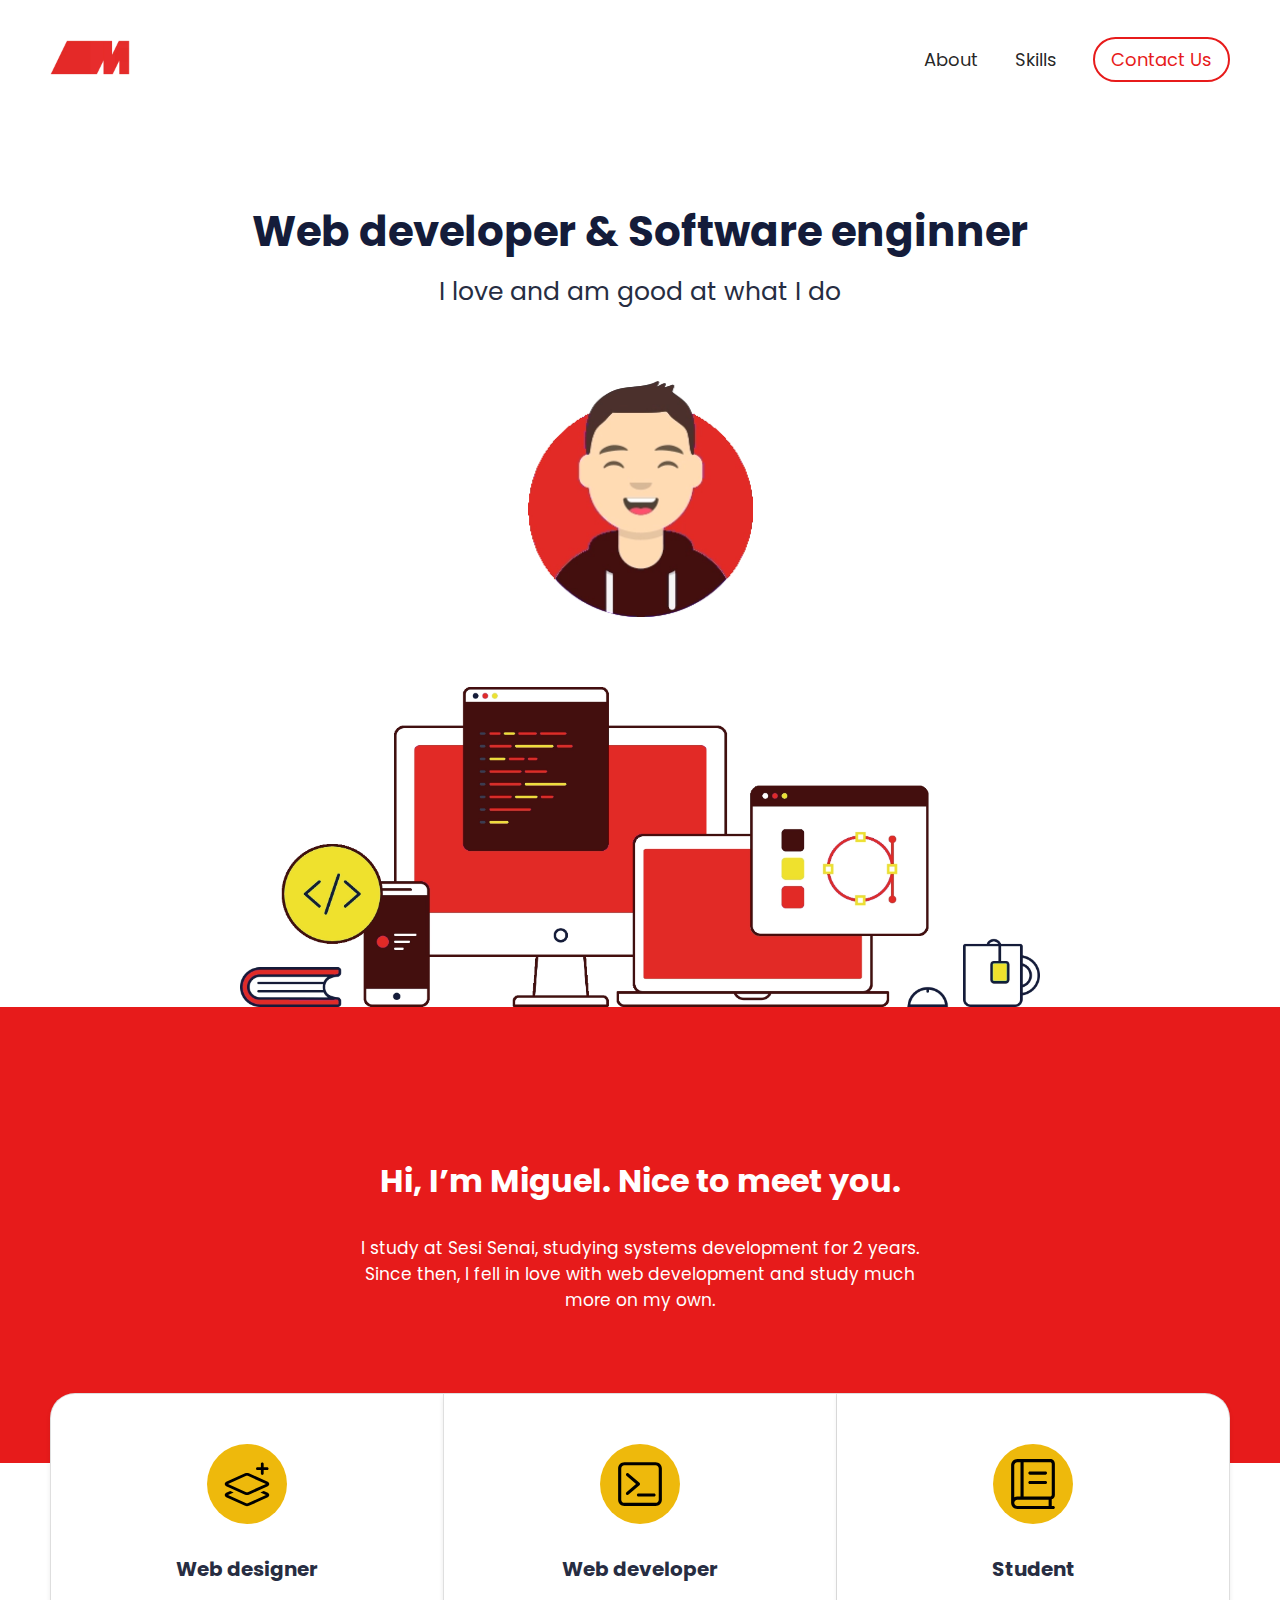
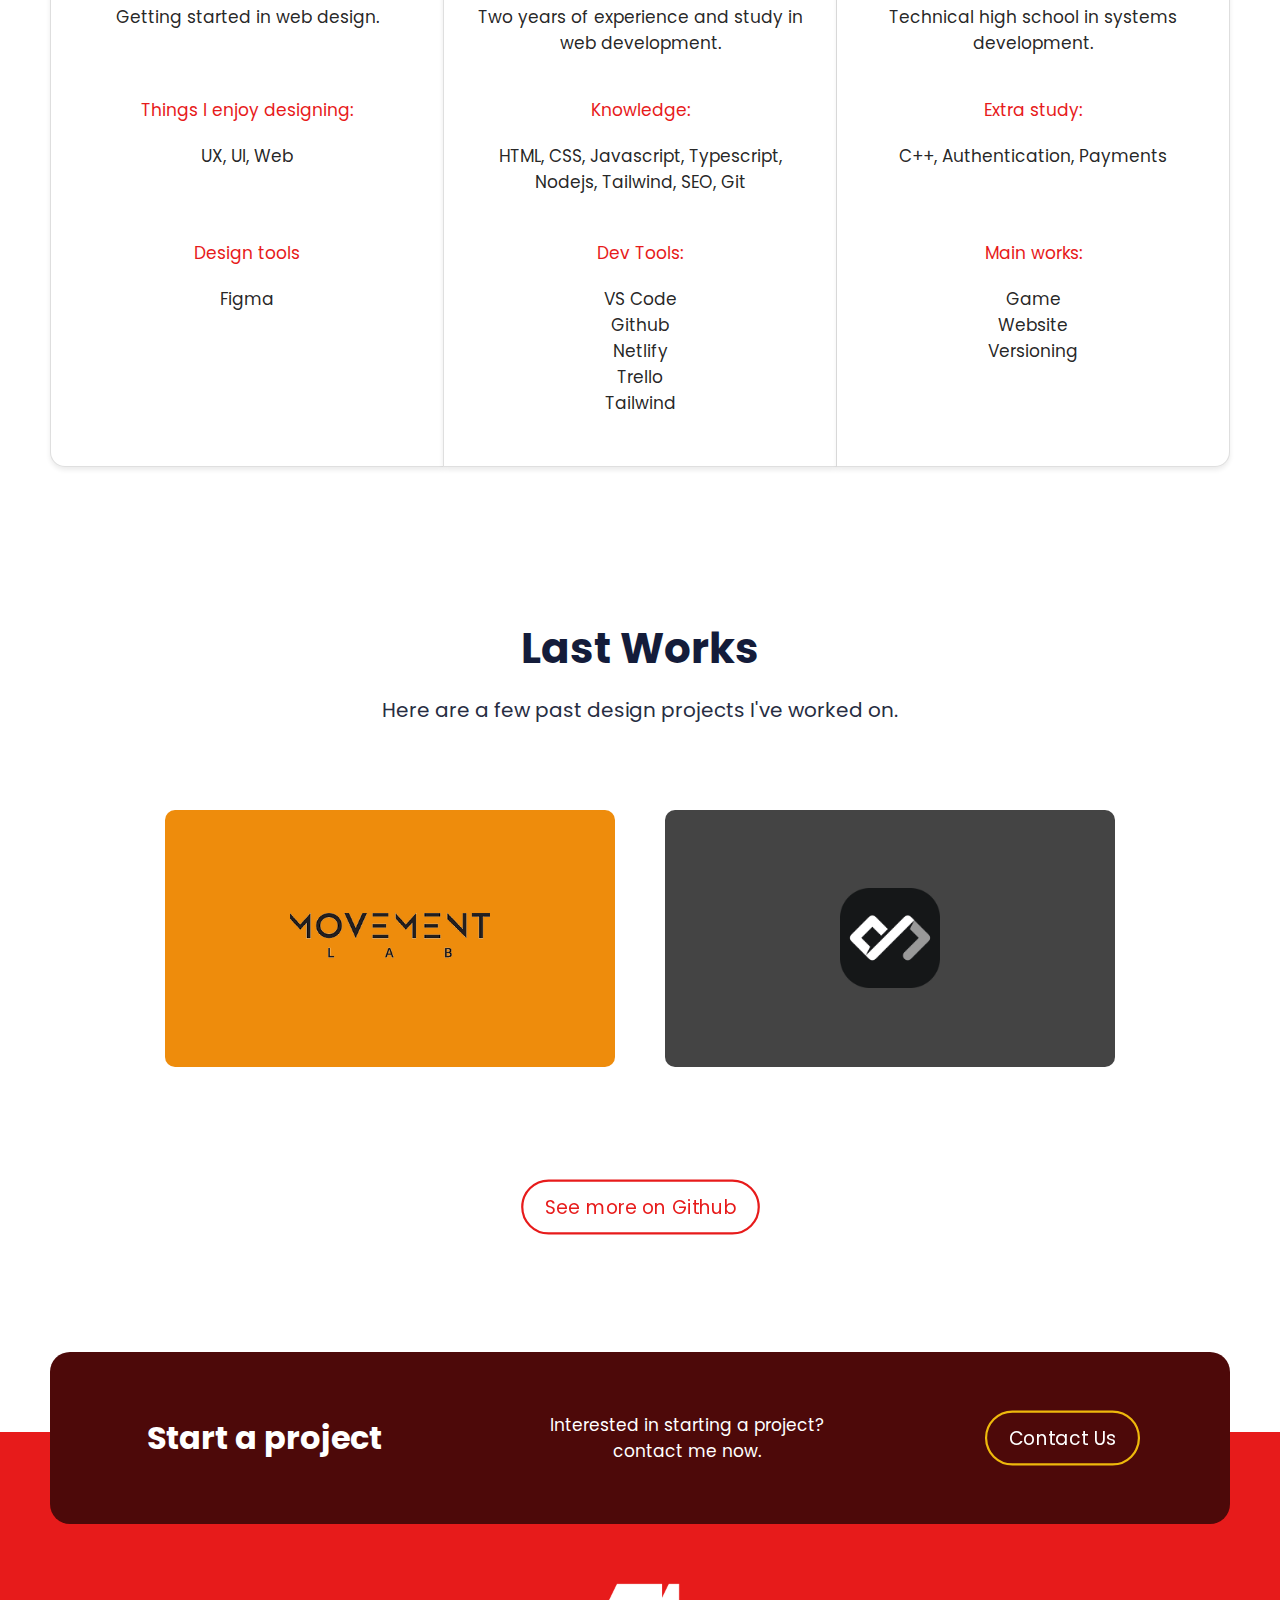
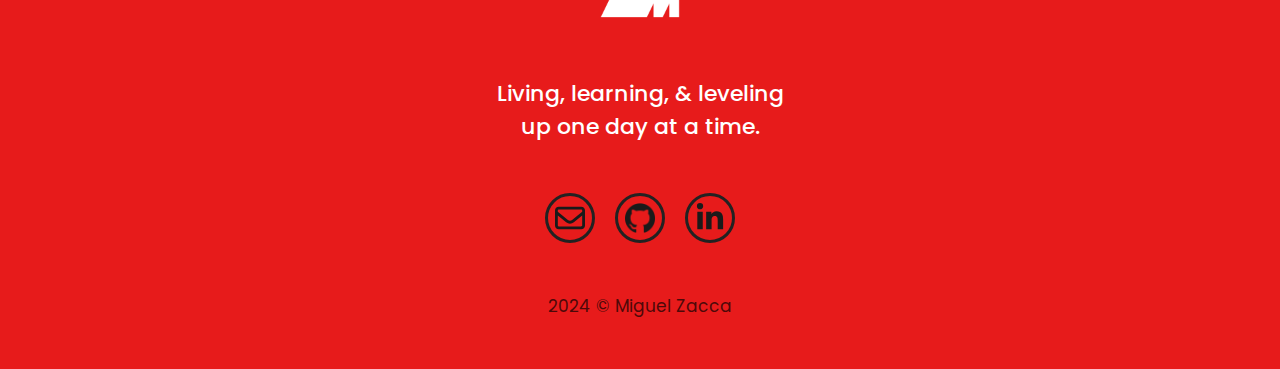
==== index.html @ 153c5149 "v3.1" ====
<!DOCTYPE html>
<html lang="en">
  <head>
    <meta charset="UTF-8" />
    <meta name="viewport" content="width=device-width, initial-scale=1.0" />
    <meta
      name="description"
      content="Miguel Zacca, web developer. I study at Sesi Senai, studying systems development for 2 years. Since then, I fell in love with web development and study much more on my own."
    />
    <link rel="canonical" href="https://miguelzacca.netlify.app/" />
    <link rel="icon" href="./assets/img/window-logo.webp" type="image/webp" />
    <title>Miguel Zacca | Web developer & Software engineer</title>
    <link rel="stylesheet" href="./assets/css/style.css" />
  </head>
  <body>
    <header class="flex-center">
      <nav class="flex">
        <a href="/">
          <img src="./assets/img/logo.webp" alt="Portfolio logo" />
        </a>
        <ul class="flex-center">
          <li><a href="#about">About</a></li>
          <li><a href="#skills">Skills</a></li>
          <li><a href="pages/contact.html" class="btn">Contact Us</a></li>
        </ul>
      </nav>
    </header>
    <main class="flex-center col">
      <section id="home" class="flex-center col">
        <div class="text-container flex-center col">
          <h1 class="title">Web developer & Software enginner</h1>
          <h2 class="subtitle">I love and am good at what I do</h2>
        </div>
        <div class="img-container flex-center col">
          <img src="./assets/img/profile-avatar.webp" alt="My avatar" />
          <img src="./assets/img/scenario-1.webp" alt="Scenario" />
        </div>
      </section>
      <section id="about" class="flex-center col">
        <h2 class="subtitle white">Hi, I’m Miguel. Nice to meet you.</h2>
        <p class="text white">
          I study at Sesi Senai, studying systems development for 2 years. Since
          then, I fell in love with web development and study much more on my
          own.
        </p>
      </section>
      <section id="skills" class="flex-center wrap">
        <div class="container flex-center col">
          <div class="img flex-center">
            <img src="./assets/svg/designer.svg" alt="Designer icon" />
          </div>
          <div class="flex-center col">
            <h3 class="smalltitle">Web designer</h3>
            <p class="text">Getting started in web design.</p>
          </div>
          <div class="flex-center col">
            <span class="span">Things I enjoy designing:</span>
            <p class="text">UX, UI, Web</p>
          </div>
          <div class="flex-center col">
            <span class="span">Design tools</span>
            <ul>
              <li class="text">Figma</li>
            </ul>
          </div>
        </div>
        <div class="container flex-center col">
          <div class="img flex-center">
            <img src="./assets/svg/developer.svg" alt="Developer icon" />
          </div>
          <div class="flex-center col">
            <h3 class="smalltitle">Web developer</h3>
            <p class="text">
              Two years of experience and study in web development.
            </p>
          </div>
          <div class="flex-center col">
            <span class="span">Knowledge:</span>
            <p class="text">
              HTML, CSS, Javascript, Typescript, Nodejs, Tailwind, SEO, Git
            </p>
          </div>
          <div class="flex-center col">
            <span class="span">Dev Tools:</span>
            <ul>
              <li class="text">VS Code</li>
              <li class="text">Github</li>
              <li class="text">Netlify</li>
              <li class="text">Trello</li>
              <li class="text">Tailwind</li>
            </ul>
          </div>
        </div>
        <div class="container flex-center col">
          <div class="img flex-center">
            <img src="./assets/svg/student.svg" alt="Student icon" />
          </div>
          <div class="flex-center col">
            <h3 class="smalltitle">Student</h3>
            <p class="text">Technical high school in systems development.</p>
          </div>
          <div class="flex-center col">
            <span class="span">Extra study:</span>
            <p class="text">C++, Authentication, Payments</p>
          </div>
          <div class="flex-center col">
            <span class="span">Main works:</span>
            <ul>
              <li class="text">Game</li>
              <li class="text">Website</li>
              <li class="text">Versioning</li>
            </ul>
          </div>
        </div>
      </section>
      <section id="works" class="flex-center col">
        <h2 class="title">Last Works</h2>
        <h3 class="subtitle light smalltitle">
          Here are a few past design projects I've worked on.
        </h3>
        <div class="display flex-center wrap">
          <div class="container flex-center">
            <div class="flex-center col">
              <h3 class="smalltitle white">Movement Lab</h3>
              <p class="text">Website</p>
              <a
                href="https://movementlab.netlify.app/"
                target="_blank"
                class="btn"
              >
                Open
              </a>
            </div>
            <img
              src="./assets/img/movementlab-logo.webp"
              alt="Movement Lab logo"
            />
          </div>
          <div class="container flex-center">
            <div class="flex-center col">
              <h3 class="smalltitle white">HIGH DEVs</h3>
              <p class="text">Website</p>
              <a
                href="https://highdevsbr.netlify.app/"
                target="_blank"
                class="btn"
              >
                Open
              </a>
            </div>
            <img src="./assets/img/highdevsbr.webp" alt="HIGH DEVs logo" />
          </div>
        </div>
        <a
          href="https://github.com/miguelzacca/"
          target="_blank"
          class="github btn"
        >
          See more on Github
        </a>
      </section>
    </main>
    <footer class="flex-center col">
      <div class="container flex-center wrap">
        <h2 class="subtitle white">Start a project</h2>
        <p class="text white">
          Interested in starting a project? contact me now.
        </p>
        <a href="pages/contact.html" class="btn white">Contact Us</a>
      </div>
      <img src="./assets/img/logo.webp" alt="Portfolio logo" class="logo" />
      <p class="text message">
        Living, learning, & leveling up one day at a time.
      </p>
      <div class="contact flex-center">
        <a href="pages/contact.html" class="flex-center">
          <img src="./assets/svg/email-icon.svg" alt="Email icon" />
        </a>
        <a href="https://github.com/miguelzacca/" class="flex-center">
          <img src="./assets/img/github-icon.webp" alt="Github icon" />
        </a>
        <a href="https://www.linkedin.com/in/miguelzacca/" class="flex-center">
          <img src="./assets/svg/in-icon.svg" alt="In icon" />
        </a>
      </div>
      <p class="text">2024 &copy; Miguel Zacca</p>
    </footer>
  </body>
</html>
---- assets/css/style.css ----
@import url("https://fonts.googleapis.com/css2?family=Poppins:wght@400;500;600&display=swap");

* {
  padding: 0;
  margin: 0;
  box-sizing: border-box;
  font-family: "Poppins";
}

html {
  font-size: 10px;
  scroll-behavior: smooth;
  cursor: default;
}

:root {
  --title-black: #141c3a;
  --text-gray: #272d42;
  --text-black: rgba(10, 10, 10, 0.9);
  --identity-red: #e71b1b;
  --identity-yellow: #eeb90c;
  --white: #ffffff;
  --content-limit: 1200px;
  --padding: 0.8rem 1.6rem;
  --header-height: 12rem;
}

::-webkit-scrollbar {
  width: 0.75rem;
  border: 0.1rem solid #00000020;
}

::-webkit-scrollbar-thumb {
  background-color: #222;
  height: 10px;
}

.flex-center {
  display: flex;
  justify-content: center;
  align-items: center;
}

.flex {
  display: flex;
}

.col {
  flex-direction: column;
}

.wrap {
  flex-wrap: wrap;
}

.btn {
  border: 0.2rem solid var(--identity-red);
  padding: var(--padding);
  color: var(--identity-red);
  border-radius: 2.5rem;
}

.btn:hover {
  background-color: var(--identity-red);
  color: var(--white);
}

.title {
  color: var(--title-black);
  font-size: 4.2rem;
}

.subtitle {
  color: var(--title-black);
  font-size: 3.2rem;
}

.light {
  font-weight: 400;
}

.smalltitle {
  font-size: 2rem;
  color: var(--text-gray);
}

.text {
  color: var(--text-black);
  width: 100%;
  text-align: center;
}

.span {
  color: var(--identity-red);
}

.text,
.btn,
.span {
  font-size: 1.7rem;
}

.white {
  color: var(--white);
}

ul li {
  list-style: none;
}

a {
  text-decoration: none;
}

a,
.btn {
  transition: all 0.2s;
}

header {
  position: absolute;
  top: 0;
  left: 0;
  height: var(--header-height);
  width: 100%;
  padding: 0 5rem;
}

header nav {
  max-width: var(--content-limit);
  width: 100%;
}

header ul {
  margin-left: auto;
  gap: 0.5rem;
}

header ul li a {
  font-size: 1.8rem;
  padding: var(--padding);
  color: var(--text-black);
}

header ul li a:hover {
  color: var(--identity-red);
}

header ul li .btn {
  margin-left: 1.5rem;
  font-size: 1.8rem;
}

header nav img {
  width: 8rem;
  aspect-ratio: 1.5/1;
}

main {
  align-items: unset;
}

section {
  width: 100%;
}

#home {
  margin-top: var(--header-height);
  height: max-content;
  padding: 8rem 0 0 0;
  gap: 7rem;
}

#home .text-container {
  gap: 1rem;
}

#home .text-container h2 {
  color: var(--text-gray);
  font-size: 2.5rem;
  font-weight: 400;
}

#home .img-container {
  gap: 7rem;
}

#home .img-container img:first-child {
  width: 22.5rem;
  aspect-ratio: 1/1.05;
}

#home .img-container img:last-child {
  width: 80rem;
  max-width: 90vw;
  aspect-ratio: 2.5/1;
}

#about {
  padding: 15rem 0;
  background-color: var(--identity-red);
  gap: 3rem;
}

#about p {
  max-width: 60rem;
  text-align: center;
}

#skills {
  margin-top: -7rem;
  align-items: unset;
  padding: 0 5rem;
  width: 100%;
  max-width: calc(var(--content-limit) + 5rem * 2);
}

#skills .container {
  flex: 1;
  min-width: 30rem;
  background-color: var(--white);
  padding: 5rem 3rem;
  gap: 1rem;
  border: 0.15rem solid #00000020;
  justify-content: start;
  box-shadow: 0 0.3rem 0.5rem #00000015;
}

#skills .container:nth-child(1) {
  border-radius: 2.5rem 0 0 1.5rem;
  border-right: 0;
}

#skills .container:nth-child(3) {
  border-radius: 0 2.5rem 1.5rem 0;
  border-left: 0;
}

#skills .container .img img {
  width: 5rem;
  aspect-ratio: 1;
}

#skills .container .img {
  padding: 1.5rem;
  background-color: var(--identity-yellow);
  border-radius: 50%;
}

#skills .container div span,
#skills .container div h3 {
  padding: 2rem 0;
}

#skills .container div:not(.img) {
  justify-content: start;
  width: 100%;
  aspect-ratio: 1/0.4;
}

#works {
  gap: 1.5rem;
  padding: 15rem 5rem;
}

#works .display {
  gap: 5rem;
  margin-top: 7rem;
}

#works div .container {
  width: 45rem;
  aspect-ratio: 1.75/1;
  position: relative;
  border-radius: 1rem;
}

#works div .container:first-child {
  background-color: #ee8c0c;
}

#works div .container:last-child {
  background-color: #444444;
}

#works div .container img {
  transition: scale 0.5s, opacity 0.1s;
}

#works div .container:first-child img {
  width: 20rem;
  aspect-ratio: 4/1;
}

#works div .container:last-child img {
  width: 10rem;
  aspect-ratio: 1;
}

#works div .container div p {
  color: #bbbbbb;
  margin-bottom: 2rem;
}

#works div .container div {
  position: absolute;
  width: 100%;
  height: 100%;
  top: 0;
  left: 0;
  opacity: 0;
  transition: all 0.4s ease;
  cursor: default;
  background-color: #141c3a;
  z-index: 3;
  border-radius: 1rem;
}

#works div .container div:hover {
  opacity: 1;
}

#works div .container div:hover ~ img {
  scale: 1.1;
  opacity: 0.5;
}

#works .github {
  scale: 1.1;
  padding: 1rem 2rem;
  margin-top: 10rem;
}

footer {
  padding: 5rem 5rem;
  gap: 5rem;
  margin-top: 5rem;
  background-color: var(--identity-red);
}

footer .container {
  width: 100%;
  max-width: var(--content-limit);
  background-color: #4d0909;
  padding: 6rem 2rem;
  justify-content: space-around;
  border-radius: 2rem;
  margin-top: -13rem;
}

footer .container h2 {
  width: max-content;
  text-align: center;
}

footer .container p {
  width: fit-content;
  max-width: 30rem;
}

footer .container a {
  border-color: #eeb90c;
  scale: 1.1;
  padding: 1rem 2rem;
}

footer .container a:hover {
  background-color: #eeb90c;
  color: var(--title-black);
}

footer .logo {
  width: 8rem;
  aspect-ratio: 1.5/1;
  filter: grayscale(1) brightness(0) invert(1);
}

footer .message {
  color: var(--white);
  font-weight: 500;
  font-size: 2.2rem;
  max-width: 30rem;
}

footer .contact {
  gap: 2rem;
}

footer .contact a {
  width: 5rem;
  aspect-ratio: 1;
  border: 0.3rem solid #222222;
  border-radius: 50%;
}

footer .contact a:hover {
  filter: invert(1);
}

footer .contact a img {
  width: 3rem;
  aspect-ratio: 1;
  filter: invert(0.1);
}

footer p:last-child {
  color: #4d0909;
}

@media screen and (max-width: 1020px) {
  #skills {
    flex-direction: column;
    align-items: center;
    justify-content: center;
  }

  #skills .container {
    border-radius: 0 !important;
    border: 0.15rem solid #00000020 !important;
    width: 20vw;
    max-width: 40rem;
  }

  #skills .container:nth-child(1) {
    border-bottom: 0;
  }

  #skills .container:nth-child(3) {
    border-top: 0;
  }

  html {
    overflow-x: hidden;
  }
}

@media screen and (max-width: 960px) {
  footer .container {
    flex-direction: column;
    gap: 5rem;
  }

  h1,
  h2,
  span,
  p,
  h3 {
    width: 100%;
    text-align: center;
    max-width: calc(100vw - 4rem) !important;
  }
}

@media screen and (max-width: 530px) {
  header ul li:not(ul li:last-child) {
    display: none;
  }

  html {
    font-size: 9.5px;
  }

  #skills .container {
    width: calc(100vw - 6rem);
  }

  section {
    padding-inline: 0 !important;
  }

  #works .container {
    max-width: calc(100vw - 4rem);
  }
}
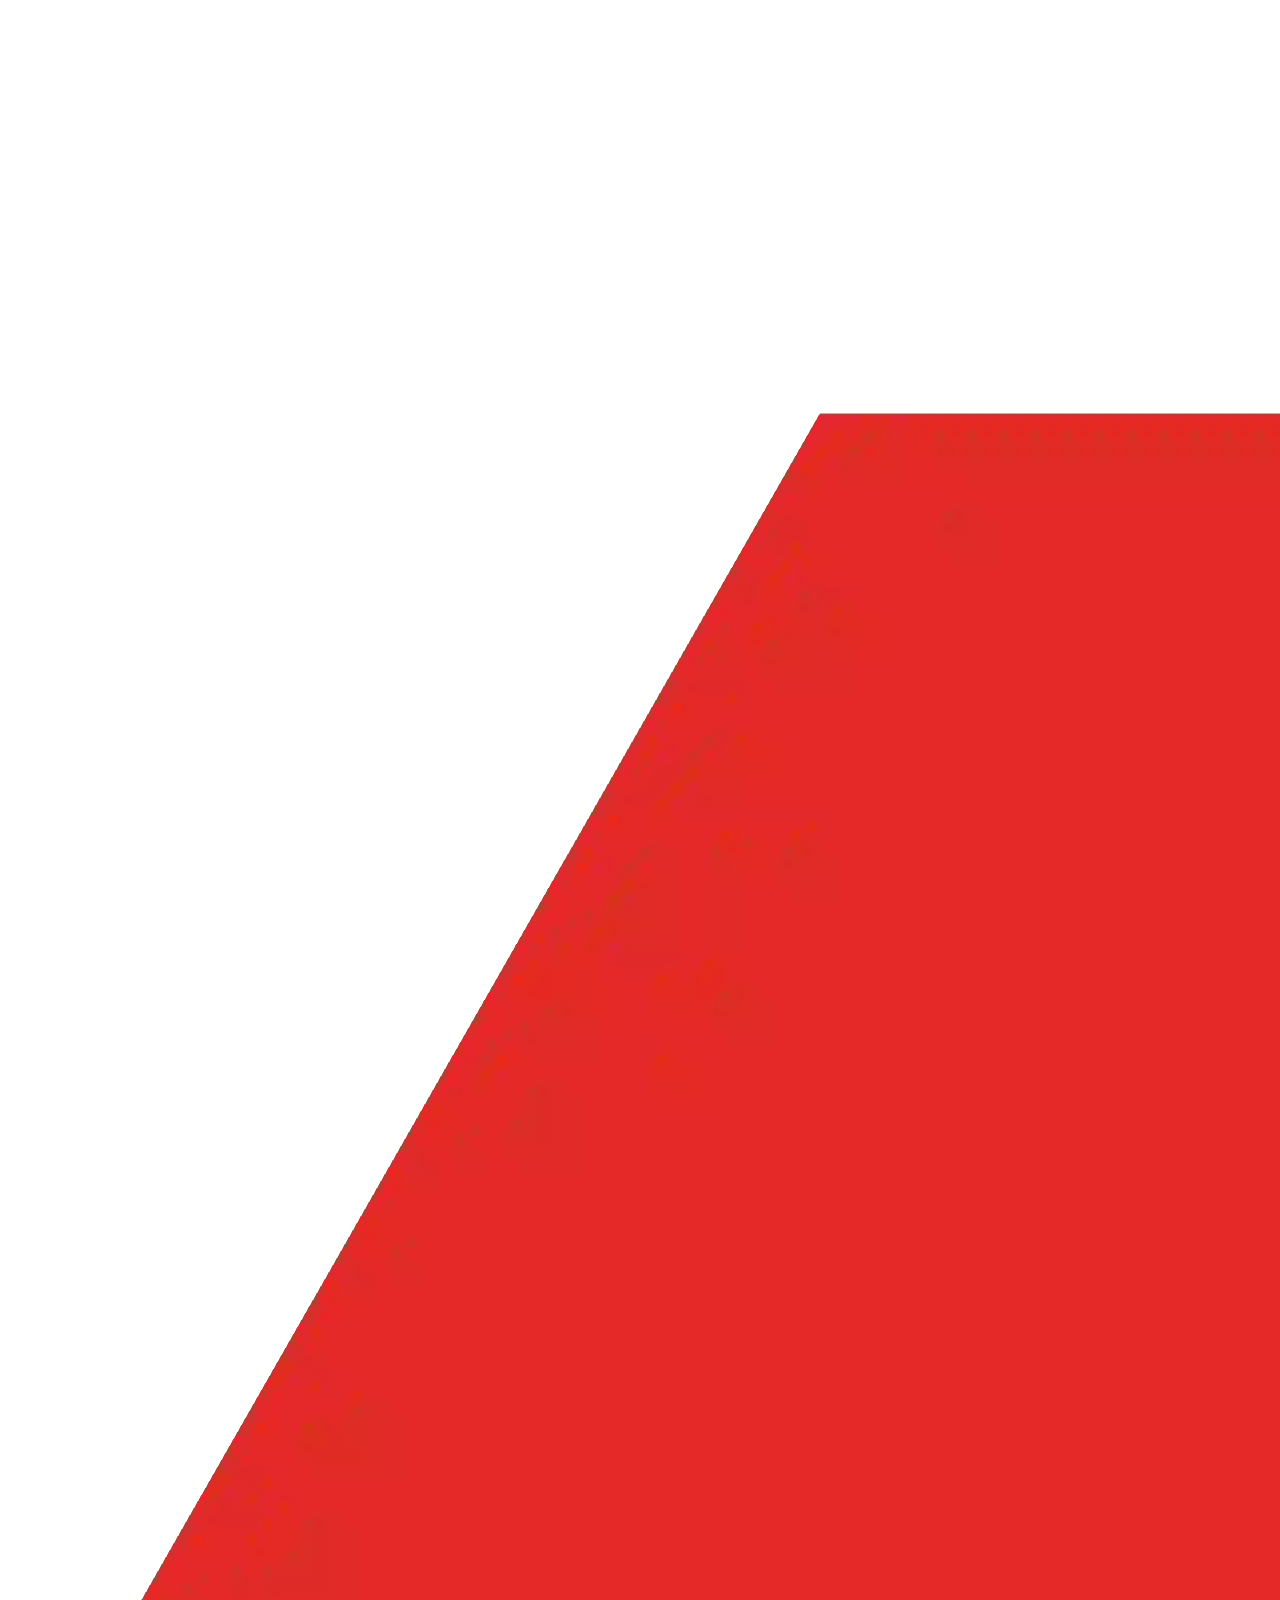
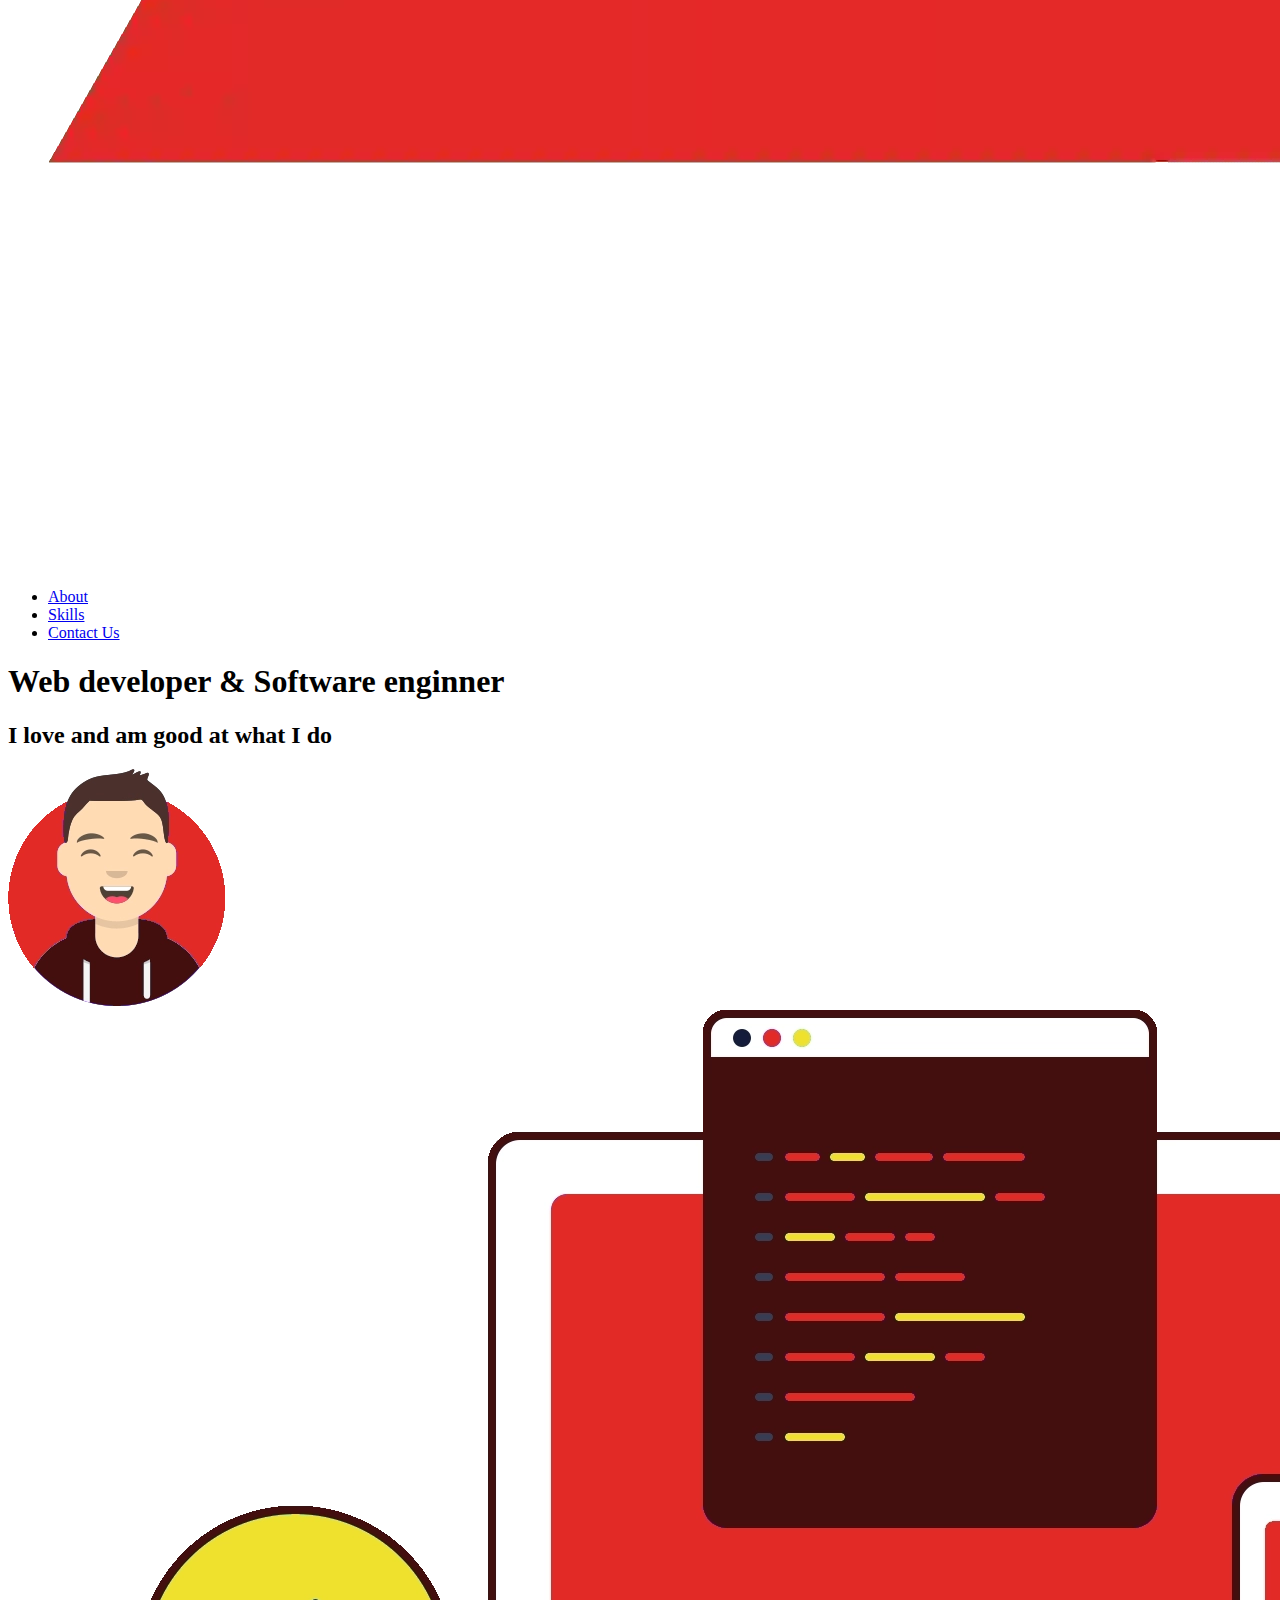
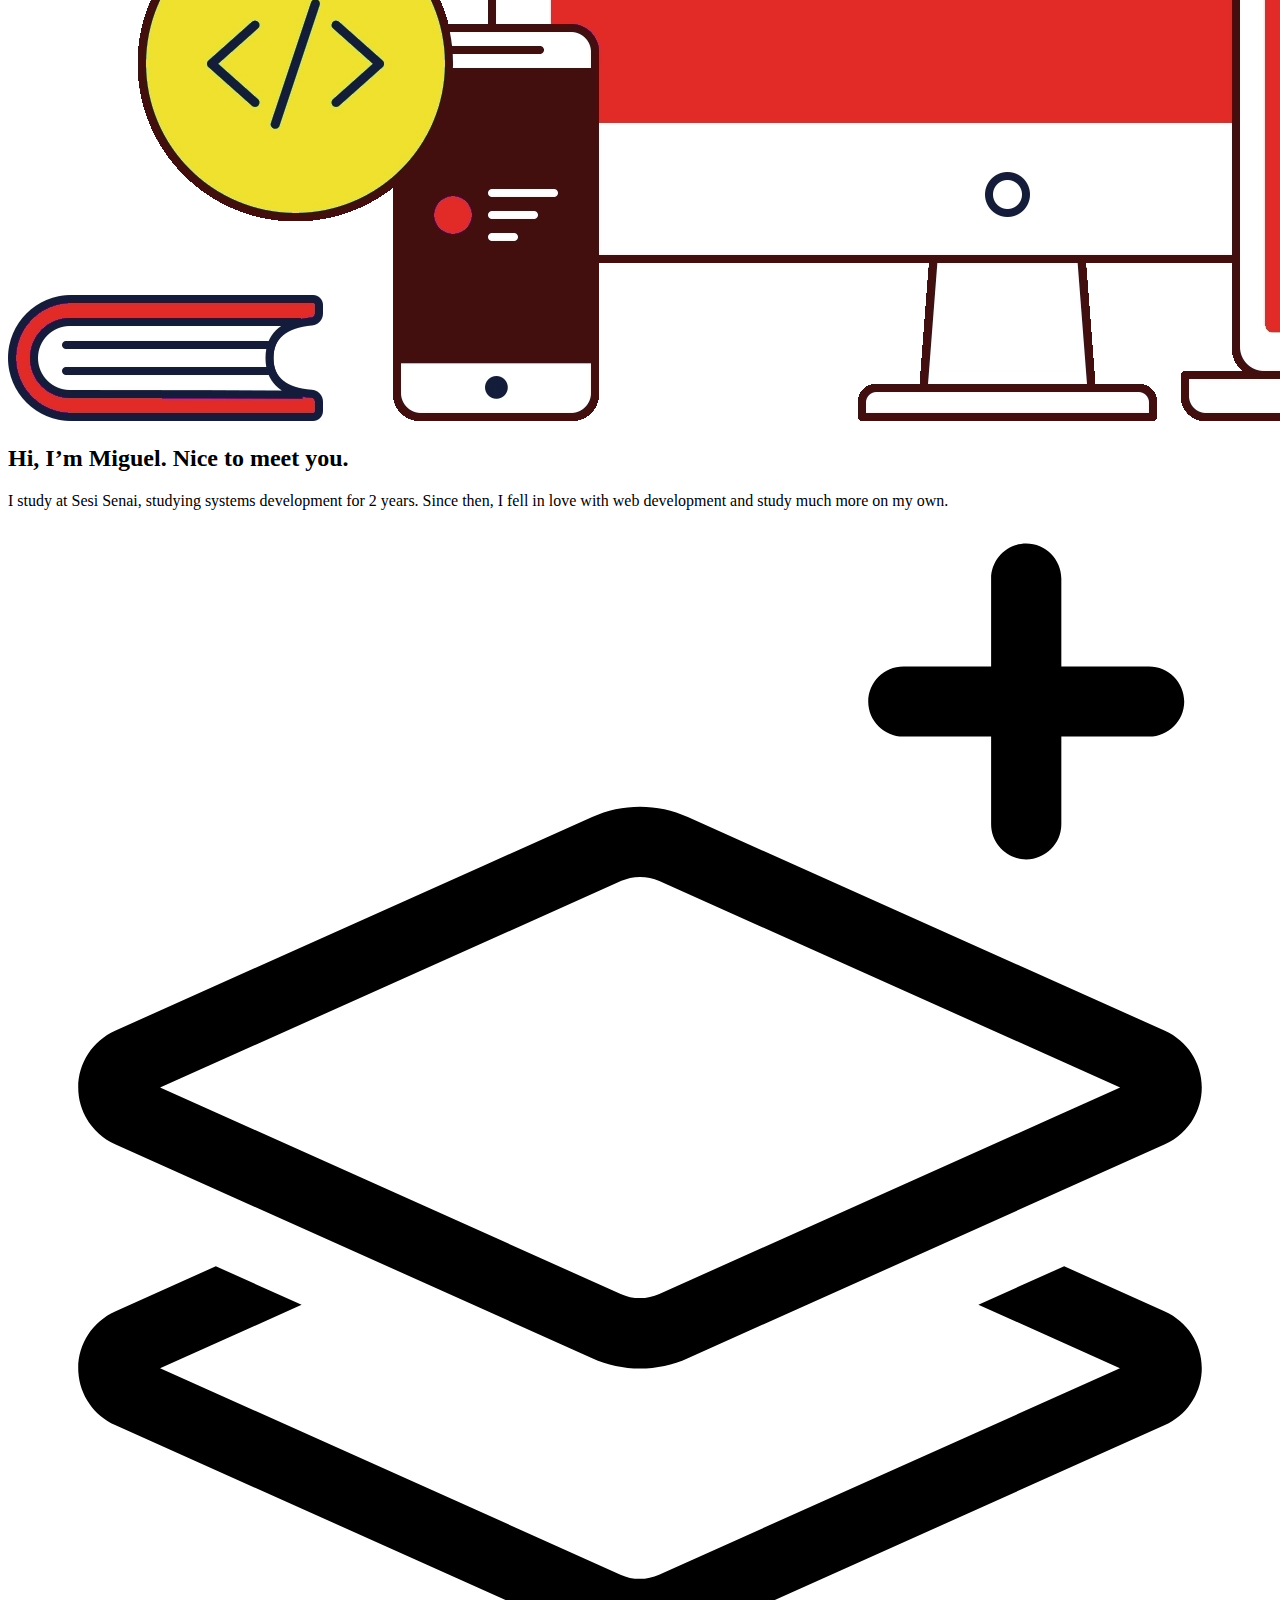
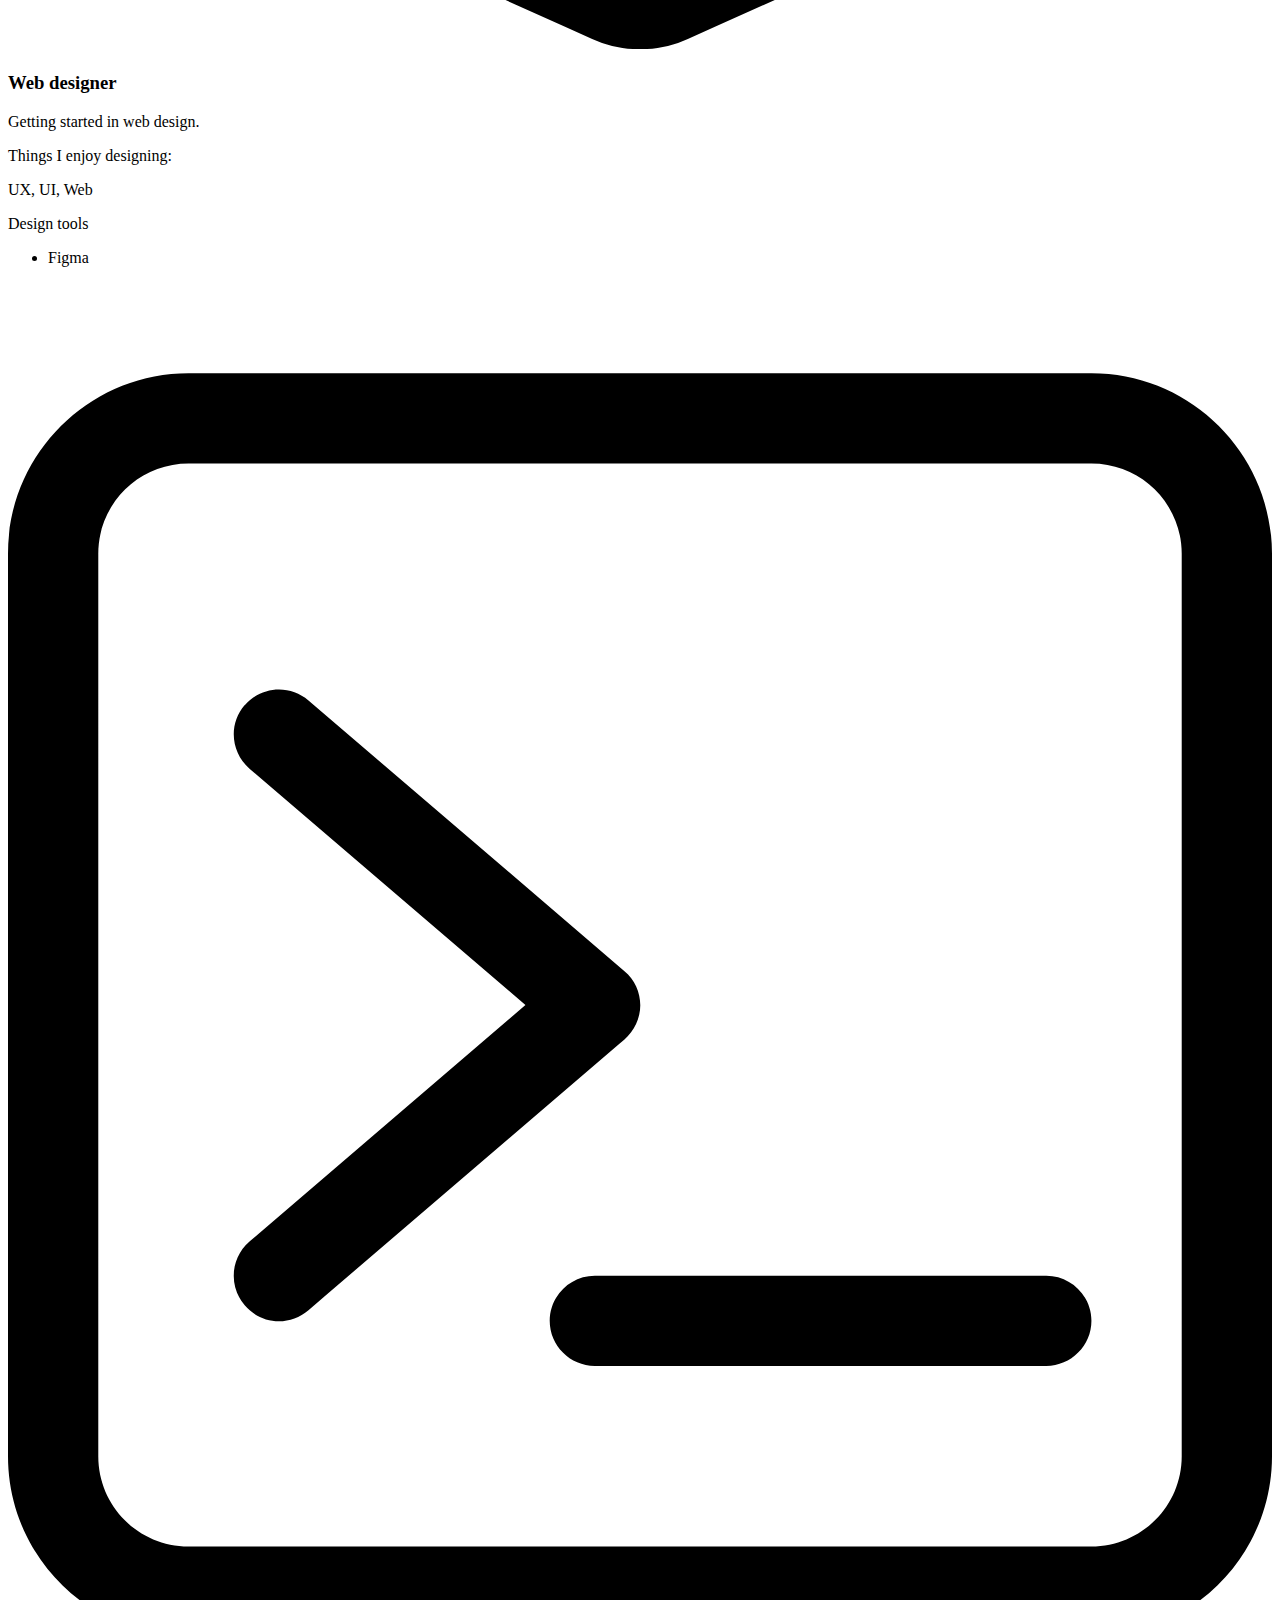
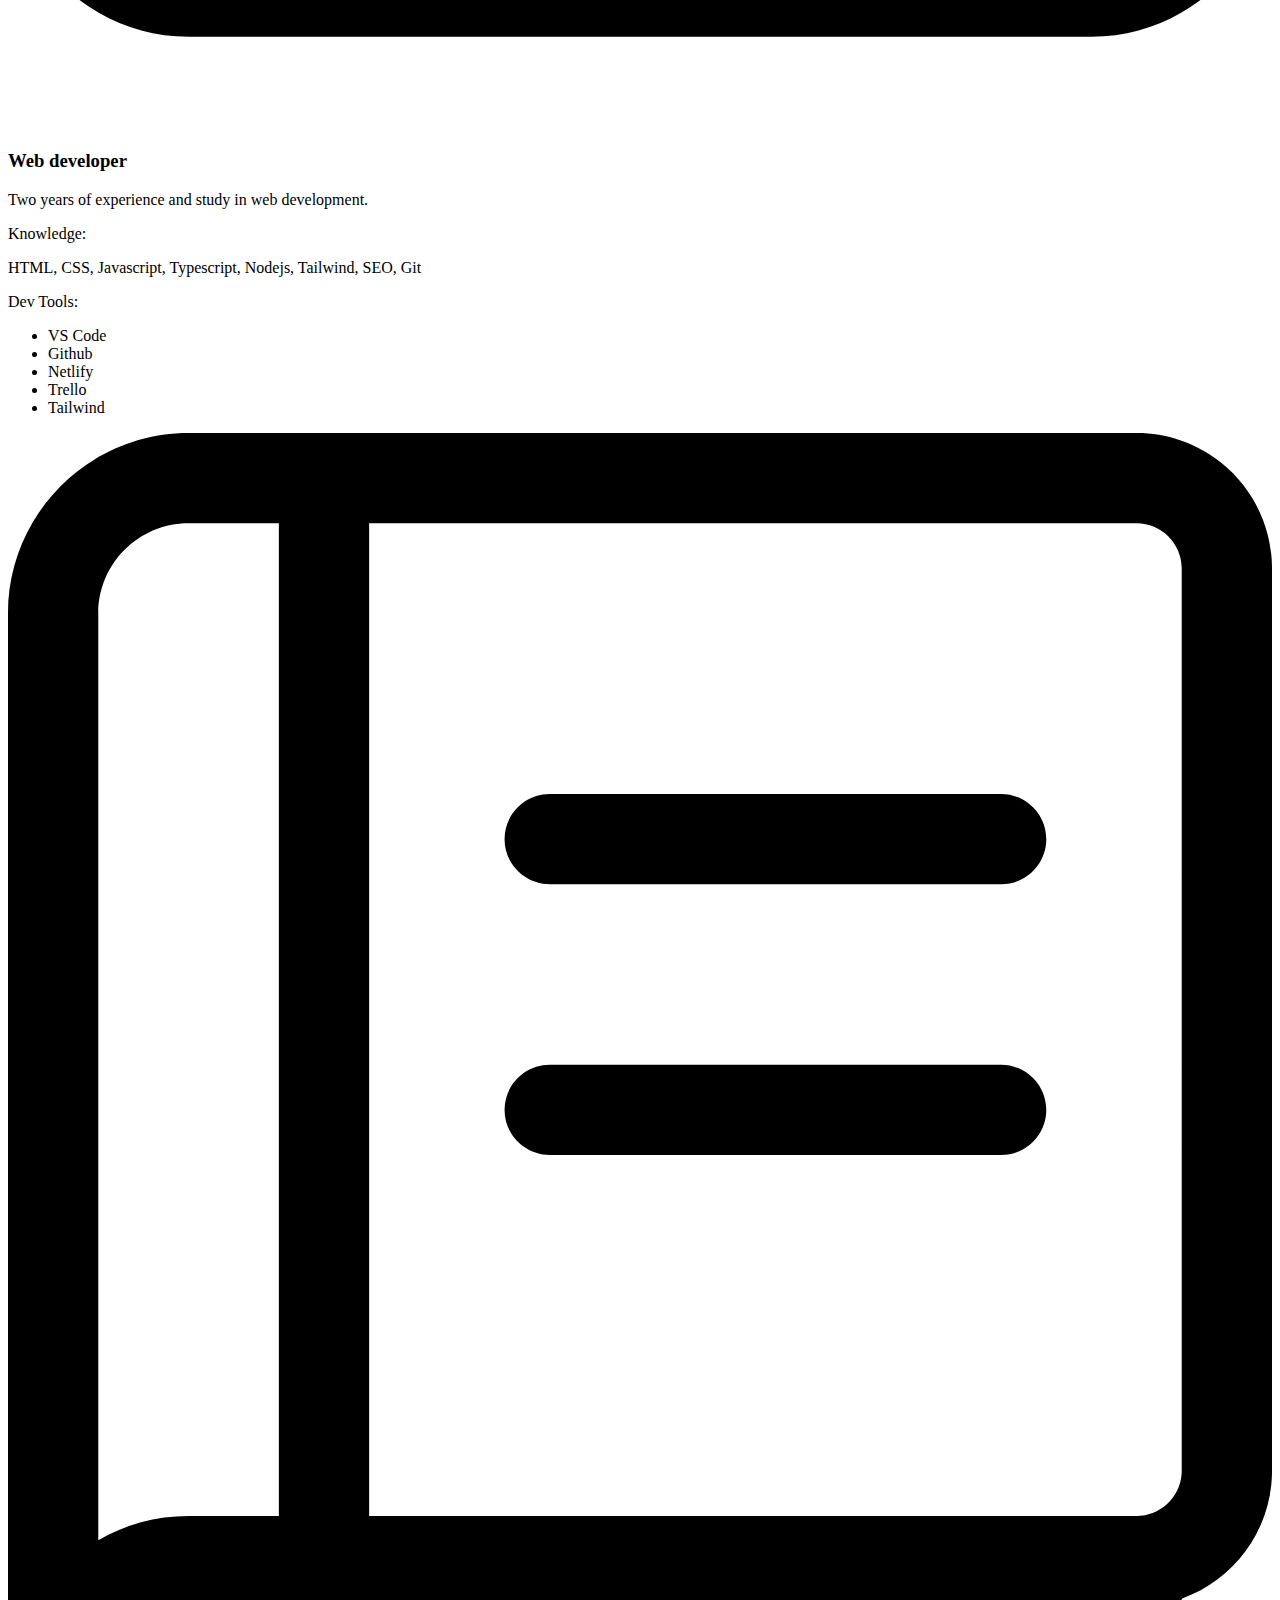
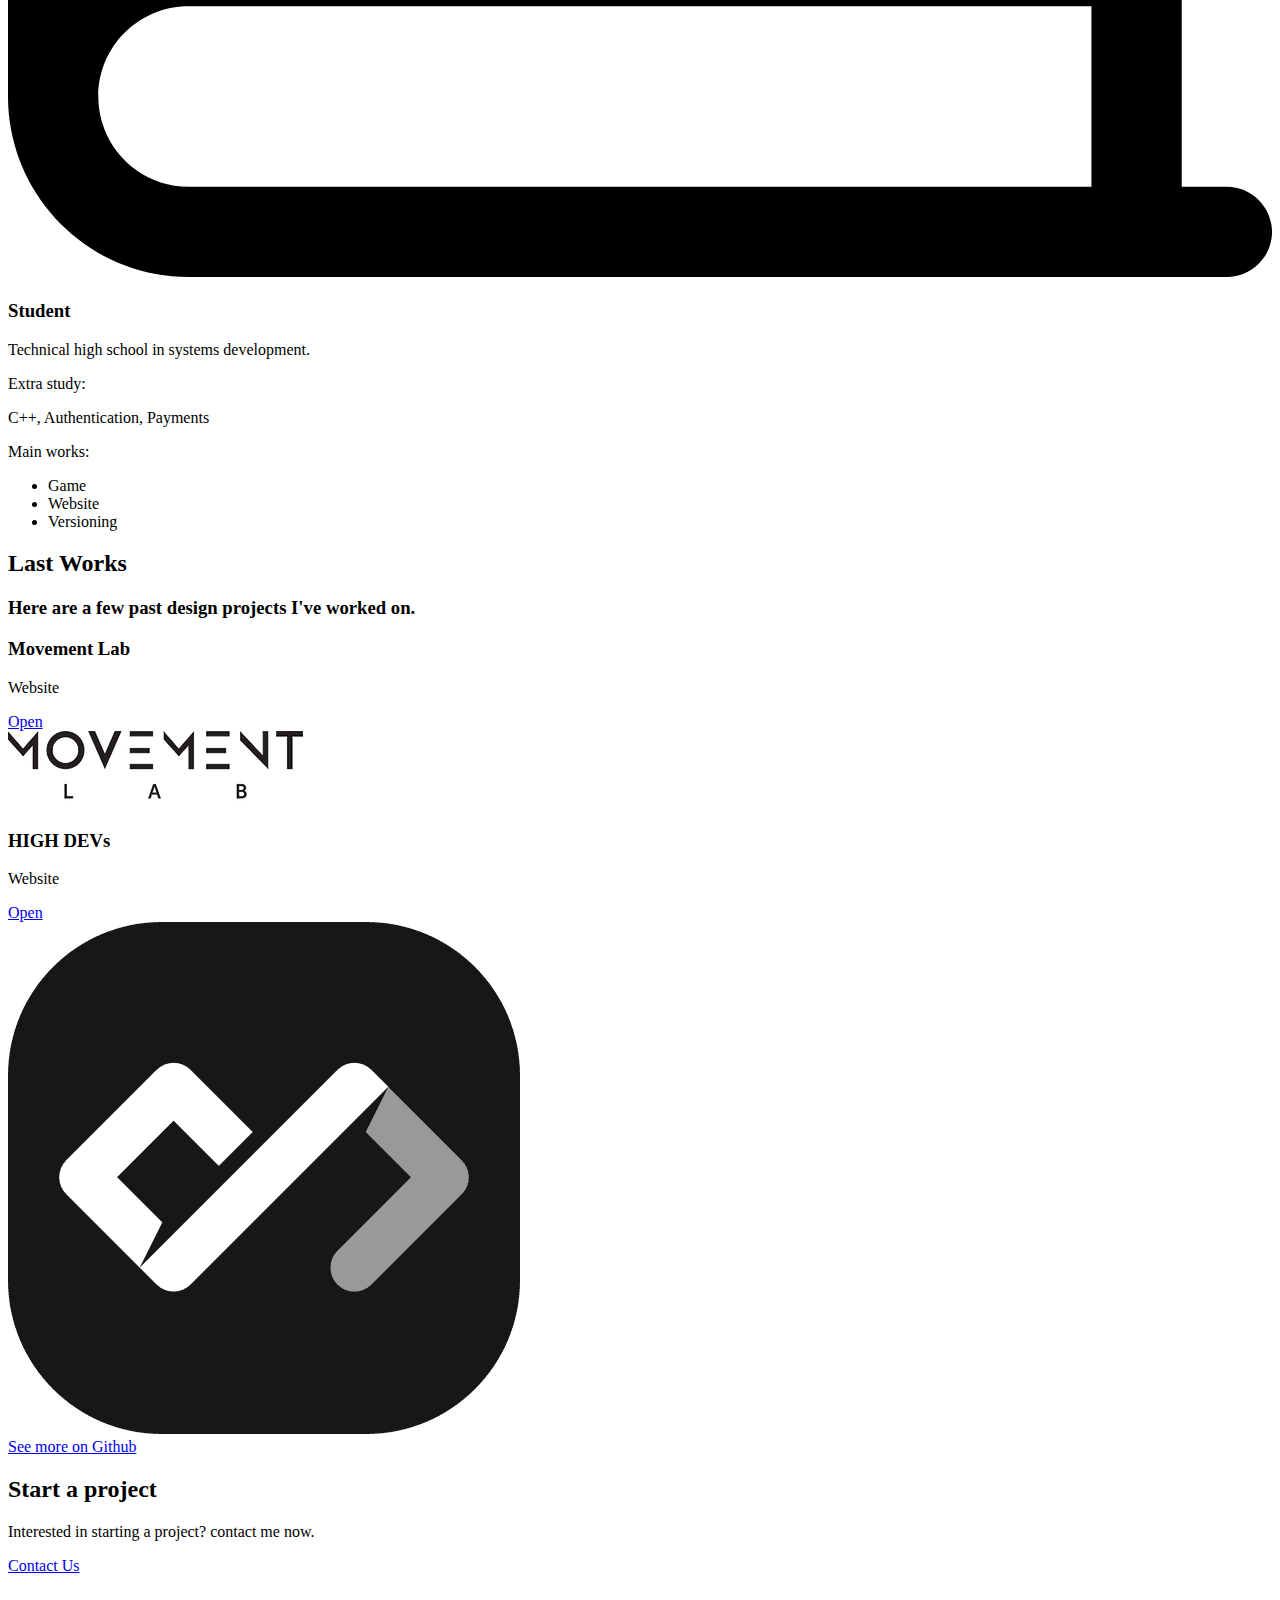
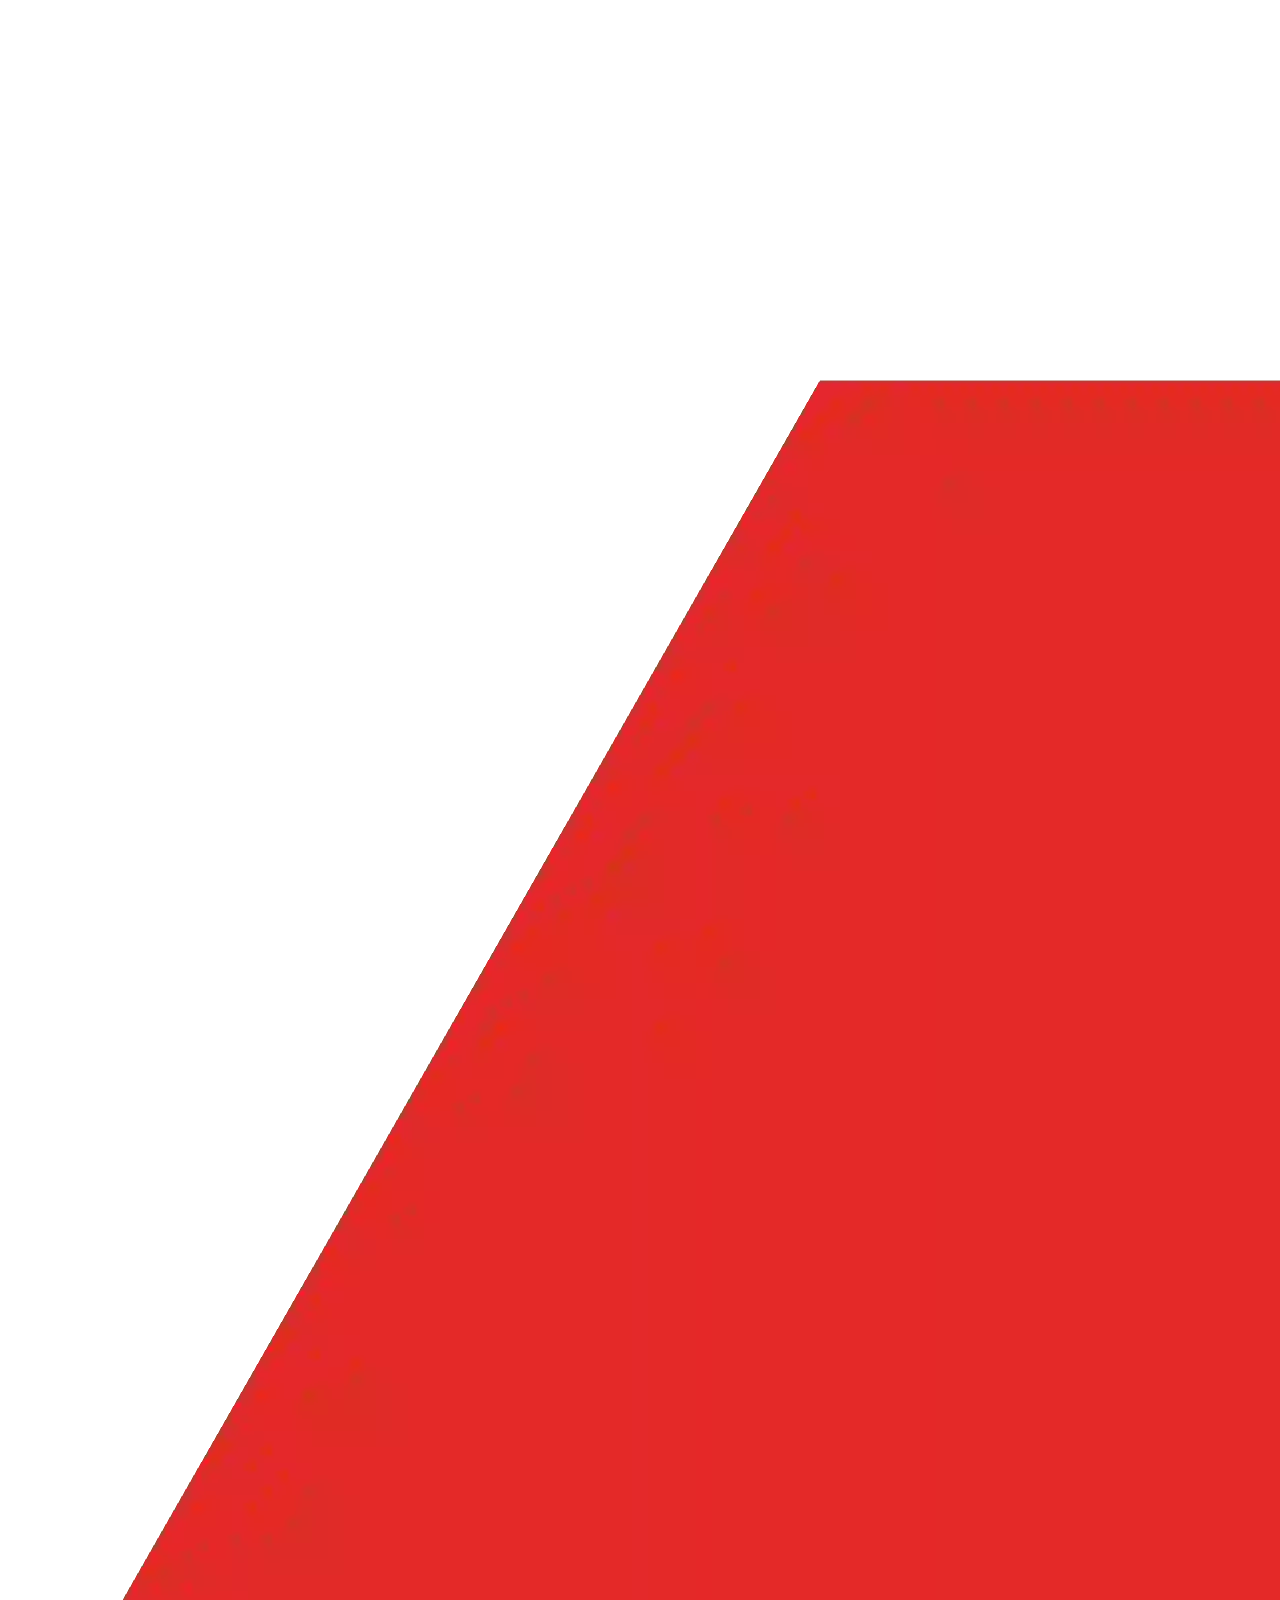
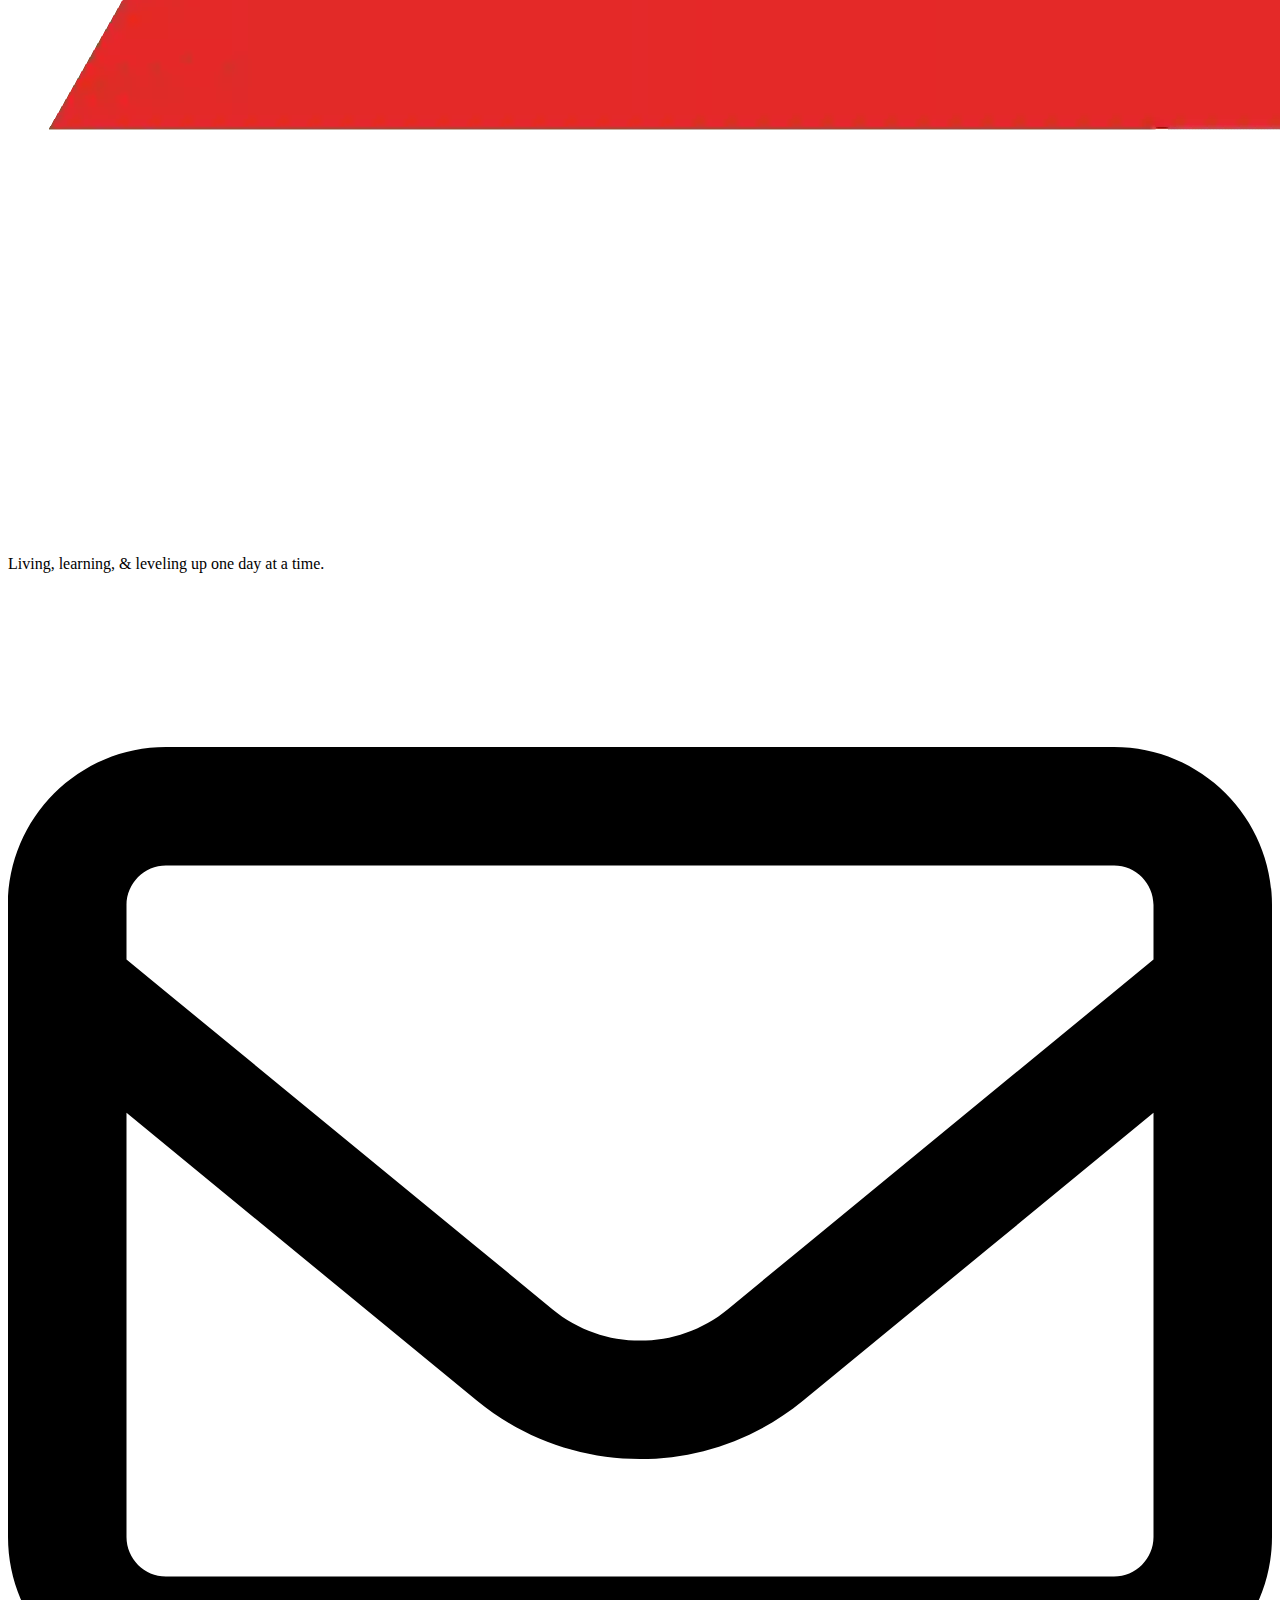
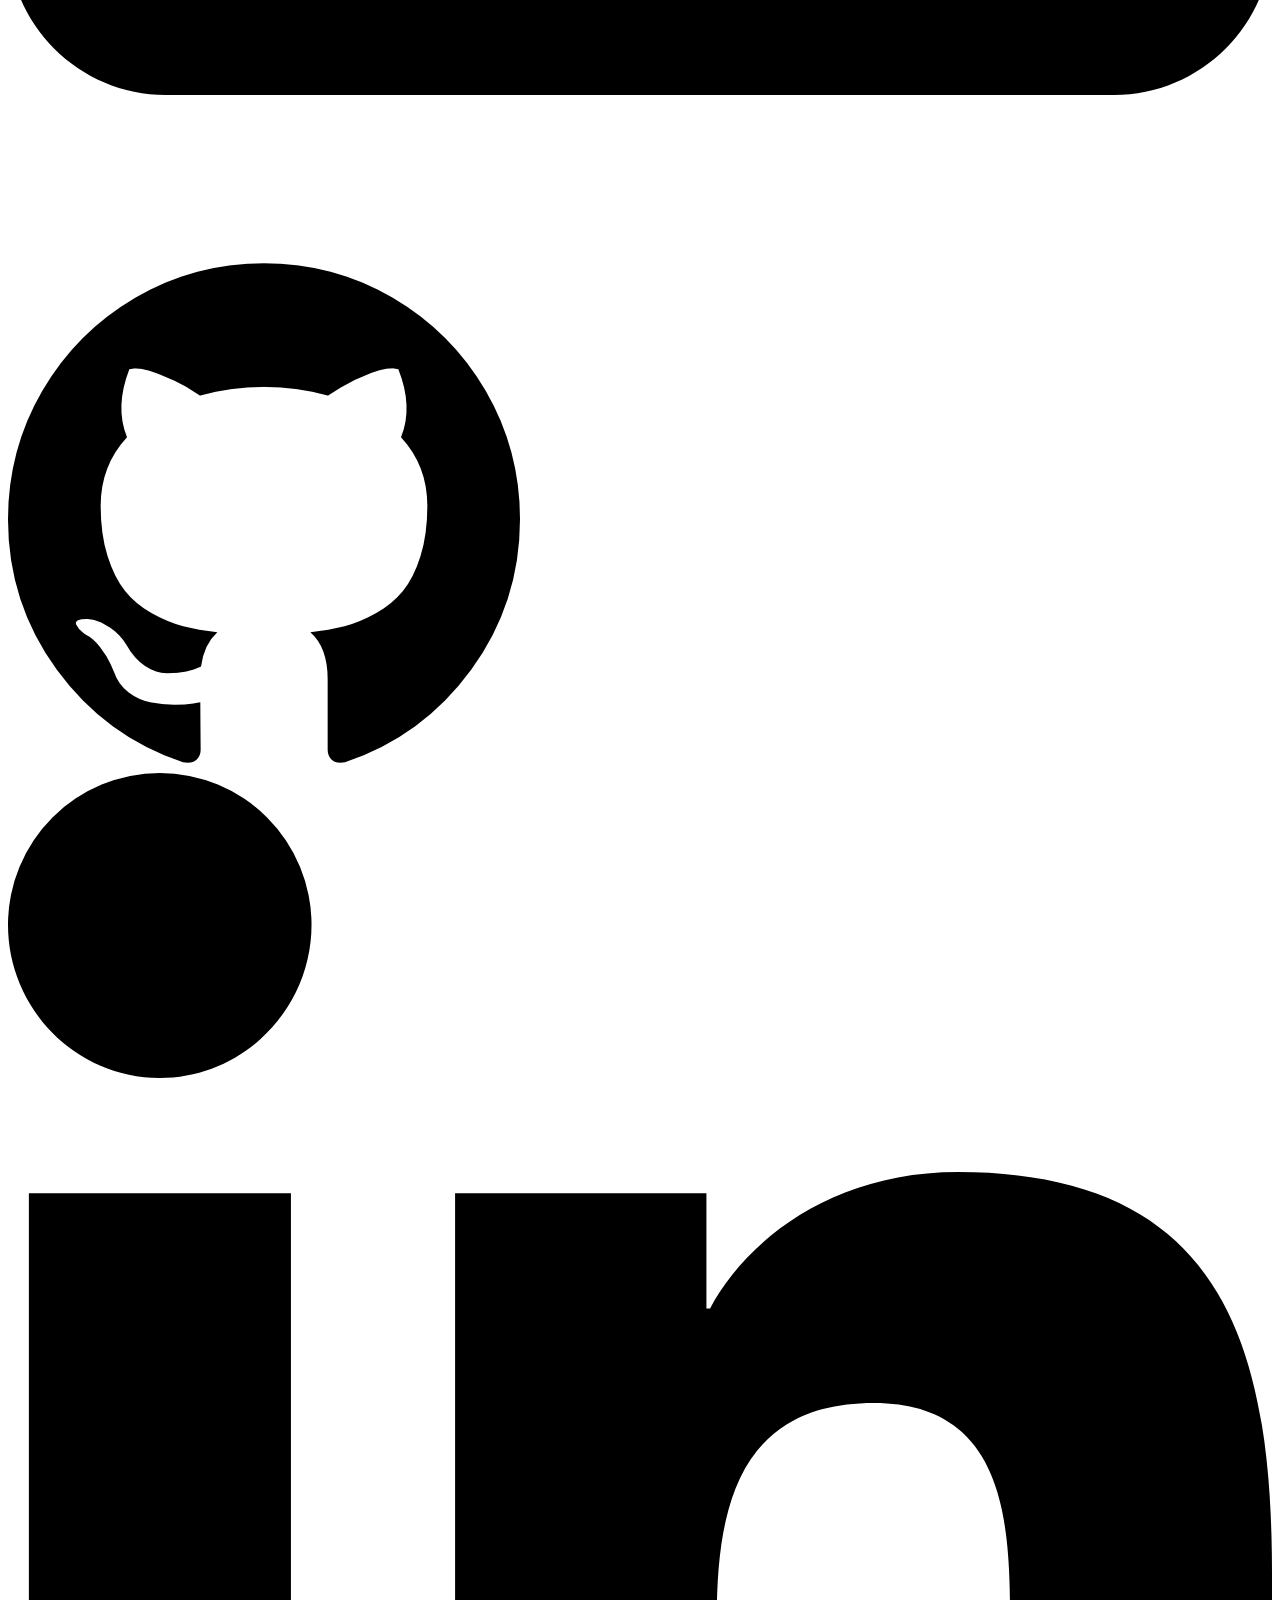
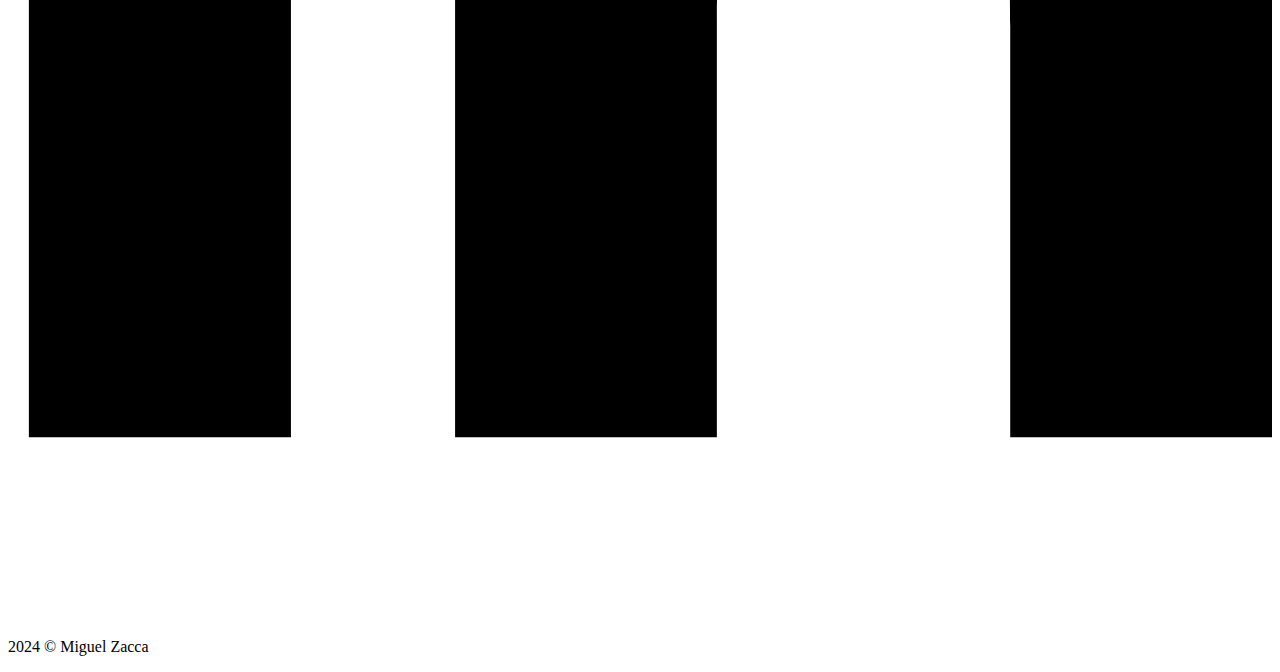
==== commit b3f69712: "v5.7.5" ====
--- a/index.html
+++ b/index.html
@@ -176,10 +176,18 @@
         <a href="pages/contact.html" class="flex-center">
           <img src="./assets/svg/email-icon.svg" alt="Email icon" />
         </a>
-        <a href="https://github.com/miguelzacca/" class="flex-center">
+        <a
+          href="https://github.com/miguelzacca/"
+          target="_blank"
+          class="flex-center"
+        >
           <img src="./assets/img/github-icon.webp" alt="Github icon" />
         </a>
-        <a href="https://www.linkedin.com/in/miguelzacca/" class="flex-center">
+        <a
+          href="https://www.linkedin.com/in/miguelzacca/"
+          target="_blank"
+          class="flex-center"
+        >
           <img src="./assets/svg/in-icon.svg" alt="In icon" />
         </a>
       </div>
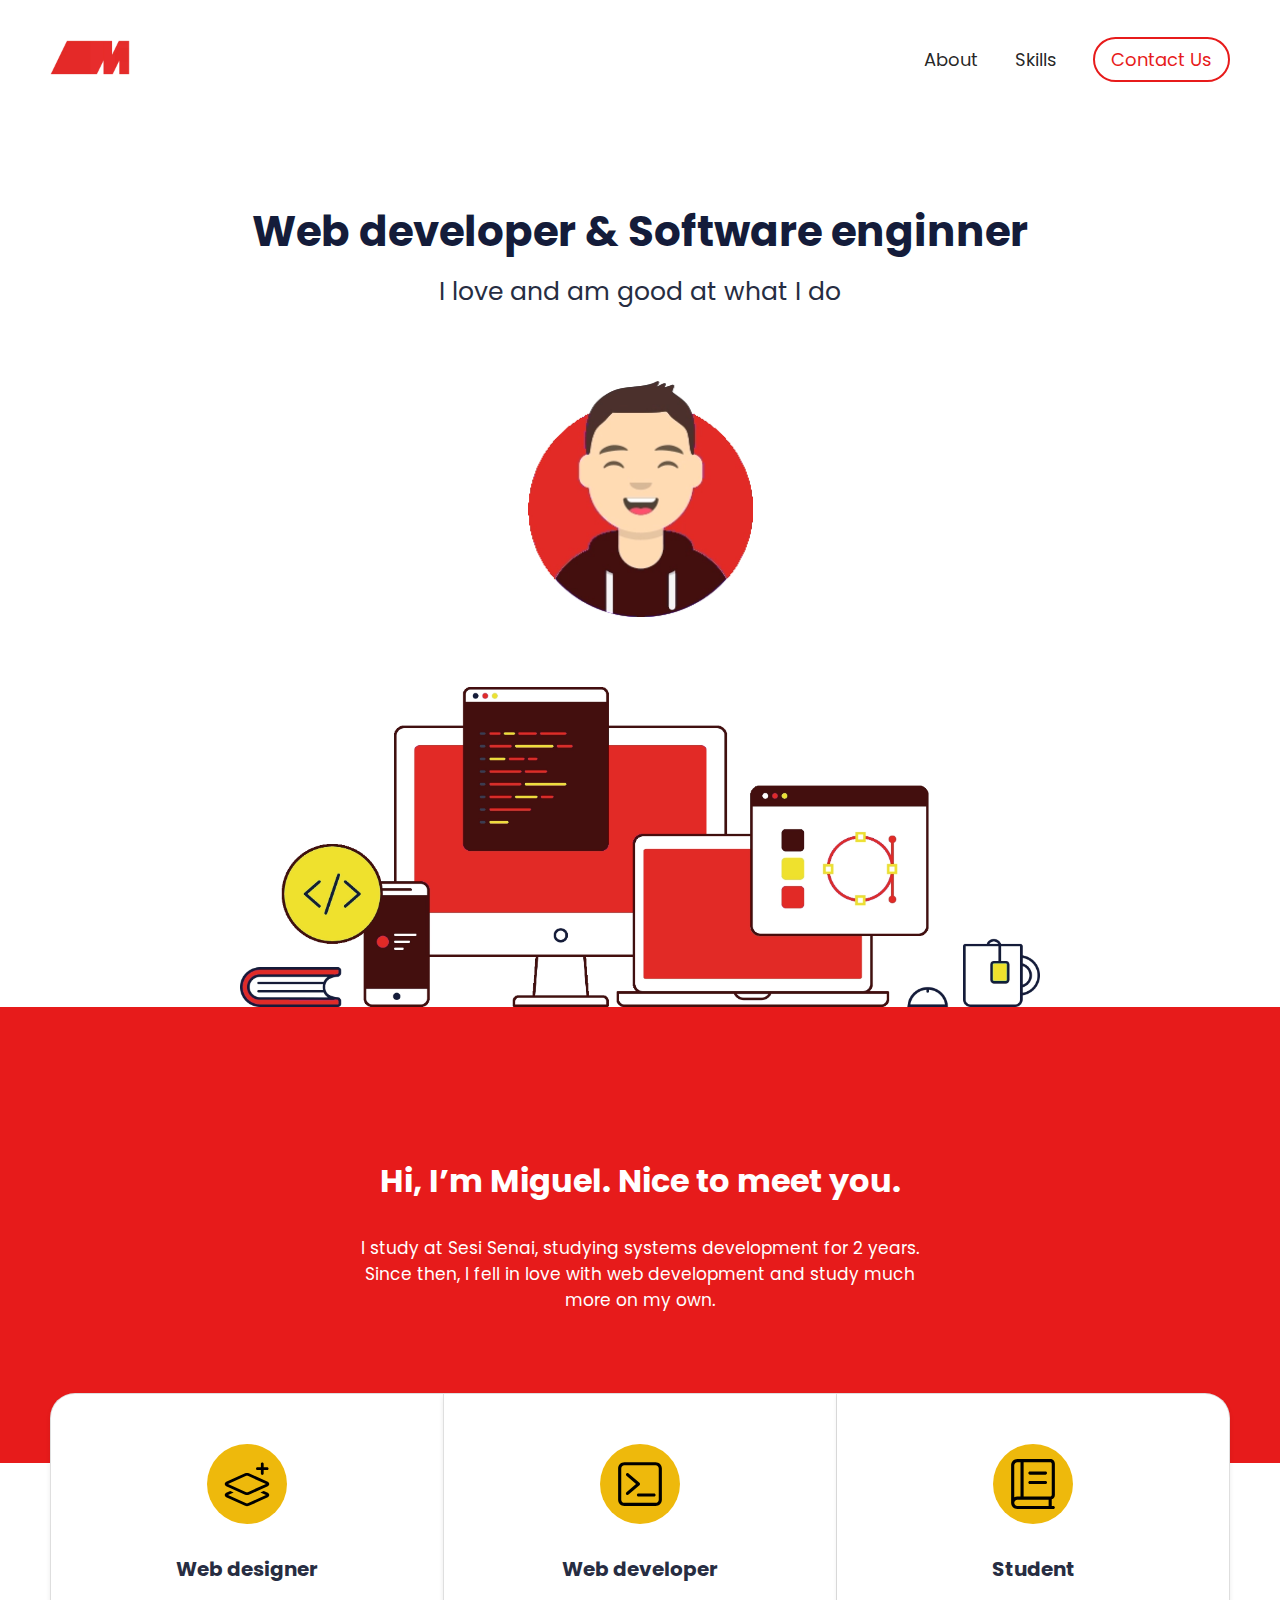
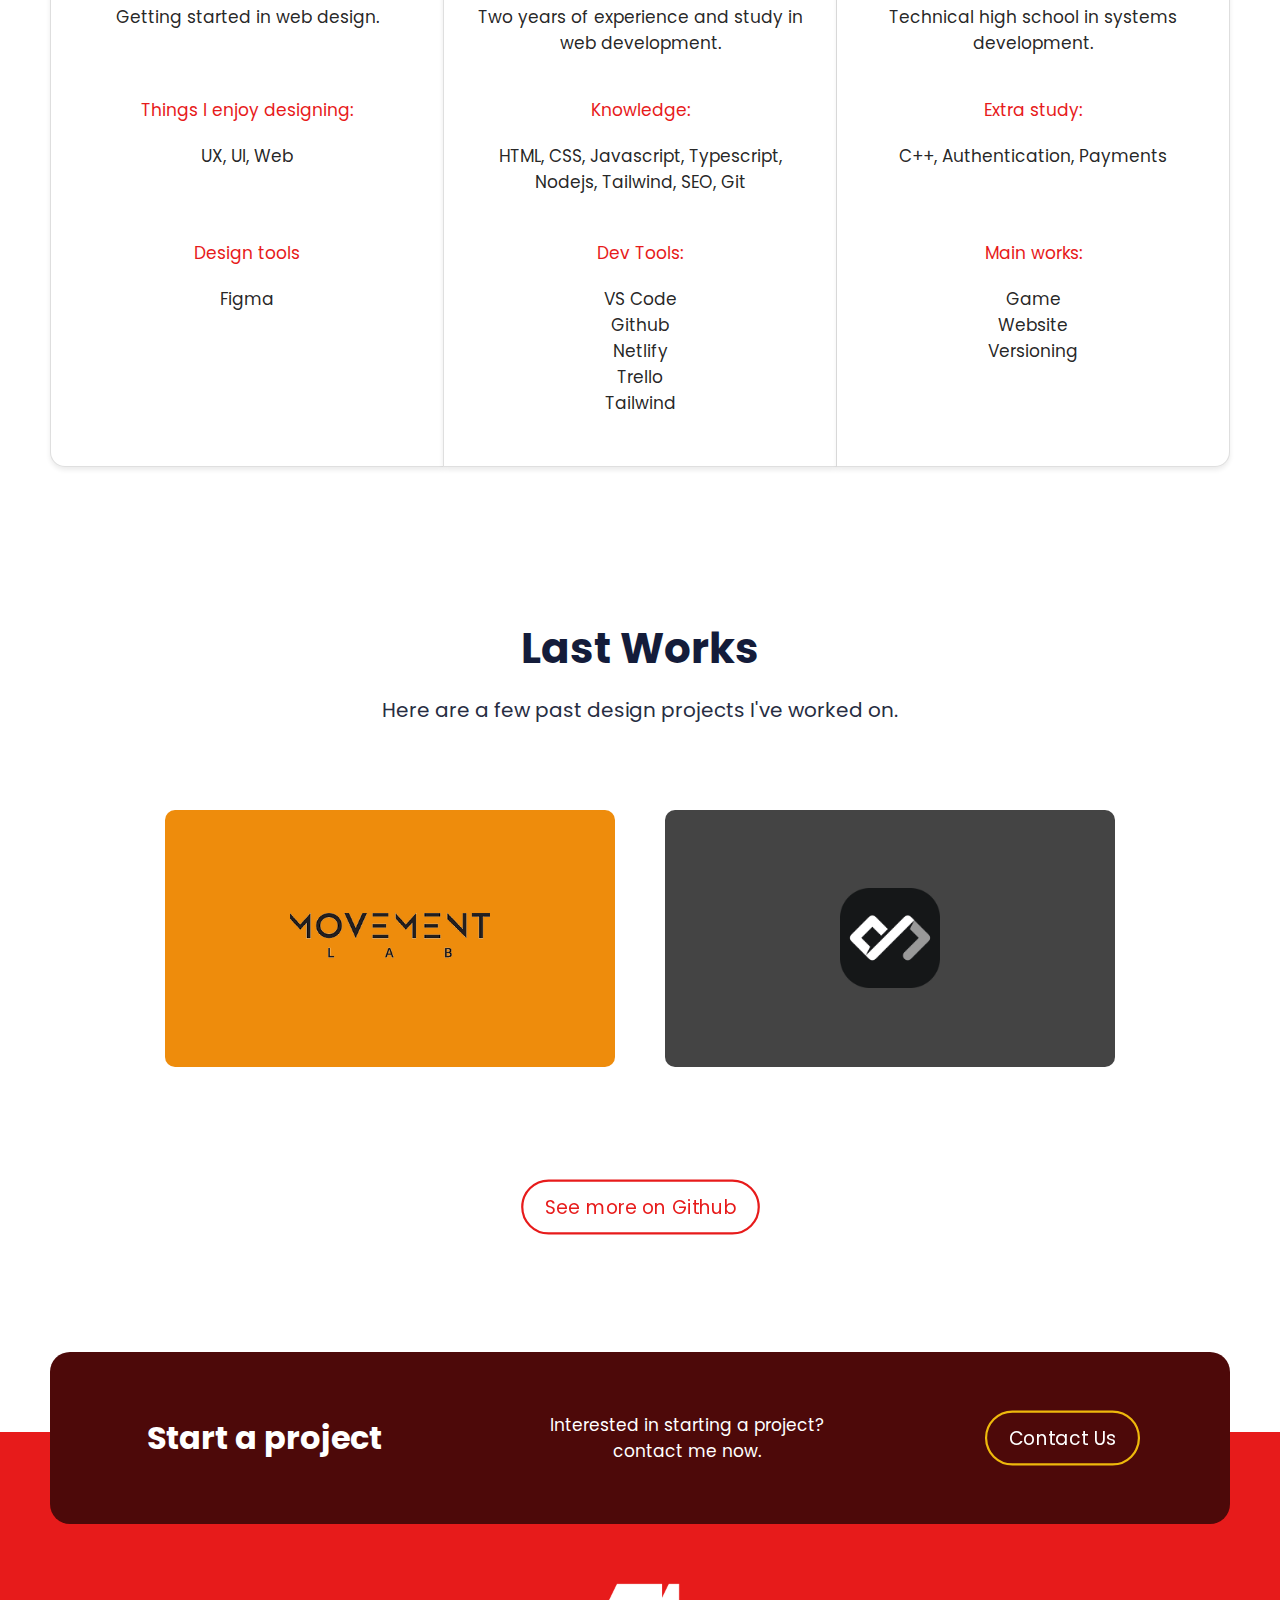
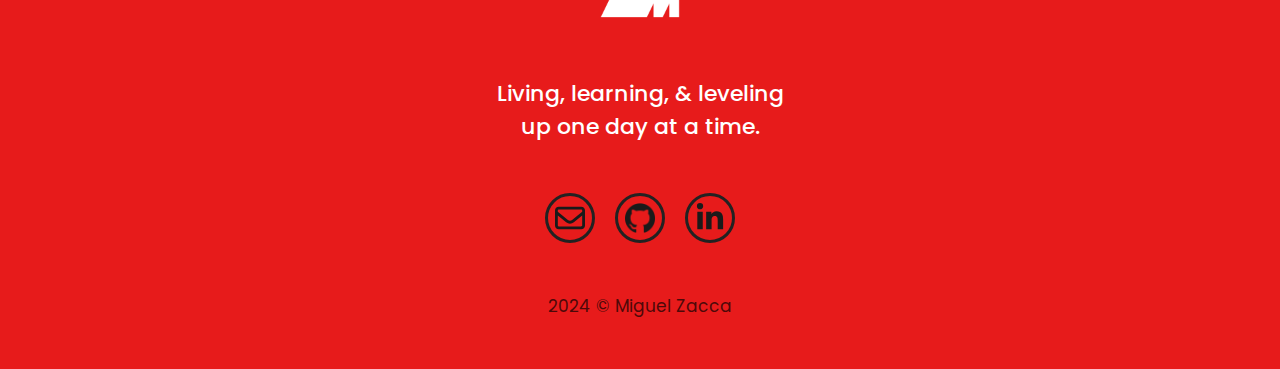
==== commit fa3cde17: "Add scroll animation" ====
--- a/index.html
+++ b/index.html
@@ -10,7 +10,7 @@
     <link rel="canonical" href="https://miguelzacca.netlify.app/" />
     <link rel="icon" href="./assets/img/window-logo.webp" type="image/webp" />
     <title>Miguel Zacca | Web developer & Software engineer</title>
-    <link rel="stylesheet" href="./assets/css/style.css" />
+    <link rel="stylesheet" href="./assets/css/style.min.css" />
   </head>
   <body>
     <header class="flex-center">
--- a/assets/css/style.min.css
+++ b/assets/css/style.min.css
@@ -0,0 +1 @@
+@import url(https://fonts.googleapis.com/css2?family=Poppins:wght@400;500;600&display=swap);*{padding:0;margin:0;box-sizing:border-box;font-family:Poppins}html{font-size:10px;scroll-behavior:smooth;cursor:default}:root{--title-black:#141c3a;--text-gray:#272d42;--text-black:rgba(10, 10, 10, 0.9);--identity-red:#e71b1b;--identity-yellow:#eeb90c;--white:#ffffff;--content-limit:1200px;--padding:0.8rem 1.6rem;--header-height:12rem}::-webkit-scrollbar{width:.75rem;border:.1rem solid #00000020}::-webkit-scrollbar-thumb{background-color:#222;height:10px}.flex-center{display:flex;justify-content:center;align-items:center}.flex{display:flex}.col{flex-direction:column}.wrap{flex-wrap:wrap}.btn{border:.2rem solid var(--identity-red);padding:var(--padding);color:var(--identity-red);border-radius:2.5rem}.btn:hover{background-color:var(--identity-red);color:var(--white)}.title{color:var(--title-black);font-size:4.2rem}.subtitle{color:var(--title-black);font-size:3.2rem}.light{font-weight:400}.smalltitle{font-size:2rem;color:var(--text-gray)}.text{color:var(--text-black);width:100%;text-align:center}.span{color:var(--identity-red)}.btn,.span,.text{font-size:1.7rem}.white{color:var(--white)}ul li{list-style:none}button{cursor:pointer}a{text-decoration:none}.btn,a{transition:all .2s}header{position:absolute;top:0;left:0;height:var(--header-height);width:100%;padding:0 5rem}header nav{max-width:var(--content-limit);width:100%}header ul{margin-left:auto;gap:.5rem}header ul li a{font-size:1.8rem;padding:var(--padding);color:var(--text-black)}header ul li a:hover{color:var(--identity-red)}header ul li .btn{margin-left:1.5rem;font-size:1.8rem}header nav img{width:8rem;aspect-ratio:1.5/1}main{align-items:unset}section{width:100%}#home{margin-top:var(--header-height);height:max-content;padding:8rem 0 0 0;gap:7rem}#home .text-container{gap:1rem}#home .text-container h2{color:var(--text-gray);font-size:2.5rem;font-weight:400}#home .img-container{gap:7rem}#home .img-container img:first-child{width:22.5rem;aspect-ratio:1/1.05}#home .img-container img:last-child{width:80rem;max-width:90vw;aspect-ratio:2.5/1}#about{padding:15rem 0;background-color:var(--identity-red);gap:3rem}#about p{max-width:60rem;text-align:center}#skills{margin-top:-7rem;align-items:unset;padding:0 5rem;width:100%;max-width:calc(var(--content-limit) + 5rem * 2)}#skills .container{flex:1;min-width:30rem;background-color:var(--white);padding:5rem 3rem;gap:1rem;border:.15rem solid #00000020;justify-content:start;box-shadow:0 .3rem .5rem #00000015}#skills .container:nth-child(1){border-radius:2.5rem 0 0 1.5rem;border-right:0}#skills .container:nth-child(3){border-radius:0 2.5rem 1.5rem 0;border-left:0}#skills .container .img img{width:5rem;aspect-ratio:1}#skills .container .img{padding:1.5rem;background-color:var(--identity-yellow);border-radius:50%}#skills .container div h3,#skills .container div span{padding:2rem 0}#skills .container div:not(.img){justify-content:start;width:100%;aspect-ratio:1/.4}#works{gap:1.5rem;padding:15rem 5rem}#works .display{gap:5rem;margin-top:7rem}#works div .container{width:45rem;aspect-ratio:1.75/1;position:relative;border-radius:1rem}#works div .container:first-child{background-color:#ee8c0c}#works div .container:last-child{background-color:#444}#works div .container img{transition:scale .5s,opacity .1s}#works div .container:first-child img{width:20rem;aspect-ratio:4/1}#works div .container:last-child img{width:10rem;aspect-ratio:1}#works div .container div p{color:#bbb;margin-bottom:2rem}#works div .container div{position:absolute;width:100%;height:100%;top:0;left:0;opacity:0;transition:all .4s ease;cursor:default;background-color:#141c3a;z-index:3;border-radius:1rem}#works div .container div:hover{opacity:1}#works div .container div:hover~img{scale:1.1;opacity:.5}#works .github{scale:1.1;padding:1rem 2rem;margin-top:10rem}footer{padding:5rem 5rem;gap:5rem;margin-top:5rem;background-color:var(--identity-red)}footer .container{width:100%;max-width:var(--content-limit);background-color:#4d0909;padding:6rem 2rem;justify-content:space-around;border-radius:2rem;margin-top:-13rem}footer .container h2{width:max-content;text-align:center}footer .container p{width:fit-content;max-width:30rem}footer .container a{border-color:#eeb90c;scale:1.1;padding:1rem 2rem}footer .container a:hover{background-color:#eeb90c;color:var(--title-black)}footer .logo{width:8rem;aspect-ratio:1.5/1;filter:grayscale(1) brightness(0) invert(1)}footer .message{color:var(--white);font-weight:500;font-size:2.2rem;max-width:30rem}footer .contact{gap:2rem}footer .contact a{width:5rem;aspect-ratio:1;border:.3rem solid #222;border-radius:50%}footer .contact a:hover{filter:invert(1)}footer .contact a img{width:3rem;aspect-ratio:1;filter:invert(.1)}footer p:last-child{color:#4d0909}#header-contact{border-bottom:.15rem solid #00000020}#header-contact nav .avatar{position:absolute;left:50%;top:100%;transform:translate(-50%,-50%);aspect-ratio:1}#main-contact{margin-top:var(--header-height);padding:10rem 2rem;gap:10rem}#main-contact h2{max-width:70rem;text-align:center}#main-contact form{gap:4rem}#main-contact form .container{width:100%;gap:2rem}#main-contact form div:not(.container){gap:1rem}#main-contact form input,#main-contact form textarea{border:.15rem solid #00000020;outline:0;font-size:2rem;color:#333;padding:1rem 2rem}#main-contact label{font-size:1.7rem;text-align:start;color:#888}#main-contact form input{flex:1;height:6rem}#main-contact form textarea{resize:none;width:100%;padding:2rem;height:25rem}#main-contact form button{width:fit-content;margin:0 auto;background-color:transparent;padding-inline:5rem}#main-contact form button:hover{background-color:var(--identity-red)}div,h1,h2,h3,img:not(#header-contactimg),p,span{animation:view 1ms ease-in-out forwards;animation-range:cover 0 cover 12.5%;animation-timeline:view()}@keyframes view{from{transform:translateX(-10rem);opacity:0}to{transform:translateX(0);opacity:1}}#home,#main-contact,header{animation:intro .5s ease-in-out forwards}@keyframes intro{from{transform:translateY(2.5rem);opacity:0}to{transform:translateY(0);opacity:1}}@media screen and (max-width:1020px){#skills{flex-direction:column;align-items:center;justify-content:center}#skills .container{border-radius:0!important;border:.15rem solid #00000020!important;width:20vw;max-width:40rem}#skills .container:nth-child(1){border-bottom:0!important}#skills .container:nth-child(3){border-top:0!important}html{overflow-x:hidden}}@media screen and (max-width:960px){footer .container{flex-direction:column;gap:5rem}h1,h2,h3,p,span{width:100%;text-align:center;max-width:calc(100vw - 4rem)!important}#main-contact form{width:43rem}div,h1,h2,h3,img:not(#header-contactimg),p,span{animation-range:cover 0 cover 9%}}@media screen and (max-width:530px){header ul li:not(li:last-child){display:none}html{font-size:9.5px}#skills .container{width:calc(100vw - 6rem)}section{padding-inline:0!important}#works .container{max-width:calc(100vw - 4rem)}#main-contact form{width:35rem}.title{font-size:3.5rem}#main-contact form input,#main-contact form textarea{width:100%}}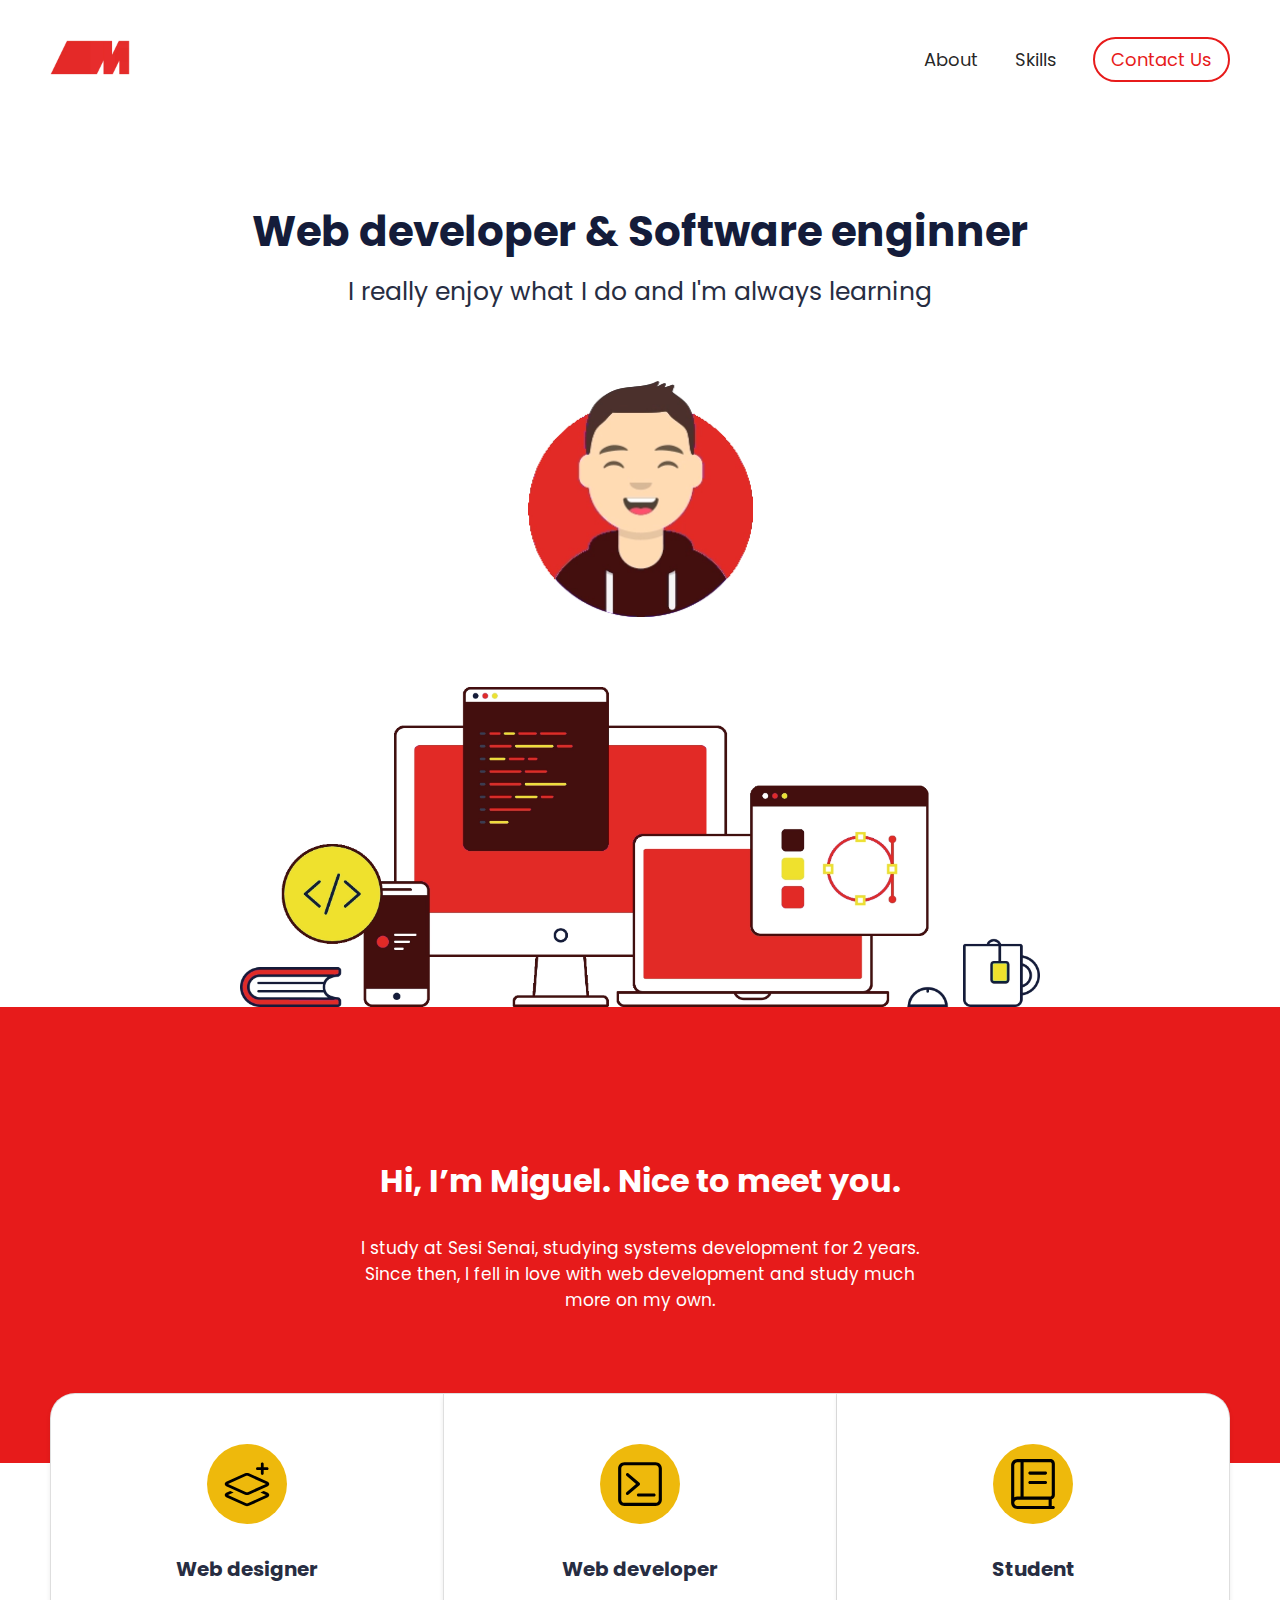
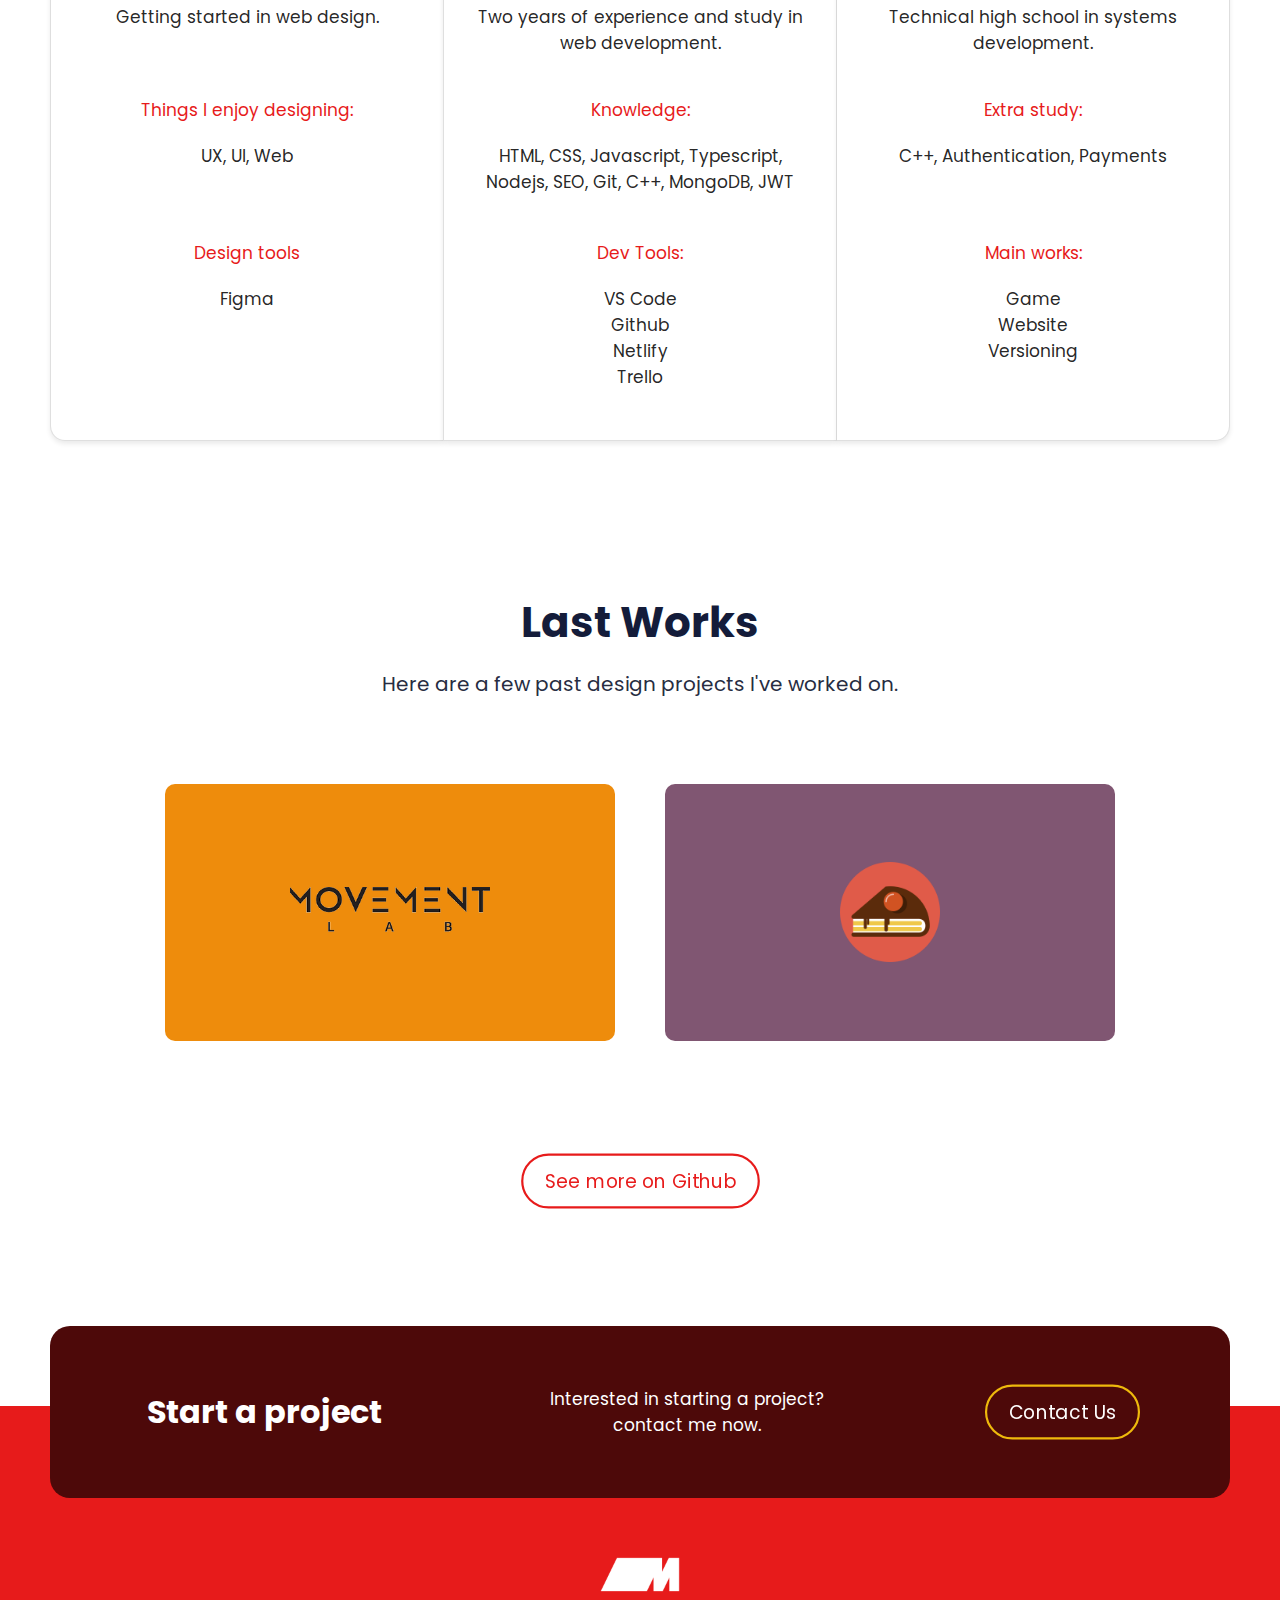
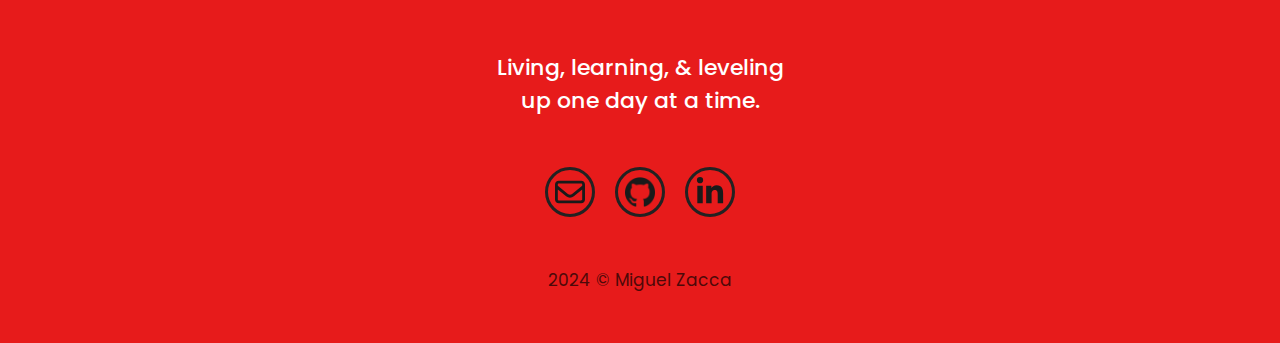
==== commit dc38d09f: "Content update" ====
--- a/index.html
+++ b/index.html
@@ -10,7 +10,7 @@
     <link rel="canonical" href="https://miguelzacca.netlify.app/" />
     <link rel="icon" href="./assets/img/window-logo.webp" type="image/webp" />
     <title>Miguel Zacca | Web developer & Software engineer</title>
-    <link rel="stylesheet" href="./assets/css/style.min.css" />
+    <link rel="stylesheet" href="./assets/css/style.css" />
   </head>
   <body>
     <header class="flex-center">
@@ -29,7 +29,9 @@
       <section id="home" class="flex-center col">
         <div class="text-container flex-center col">
           <h1 class="title">Web developer & Software enginner</h1>
-          <h2 class="subtitle">I love and am good at what I do</h2>
+          <h2 class="subtitle">
+            I really enjoy what I do and I'm always learning
+          </h2>
         </div>
         <div class="img-container flex-center col">
           <img src="./assets/img/profile-avatar.webp" alt="My avatar" />
@@ -77,7 +79,8 @@
           <div class="flex-center col">
             <span class="span">Knowledge:</span>
             <p class="text">
-              HTML, CSS, Javascript, Typescript, Nodejs, Tailwind, SEO, Git
+              HTML, CSS, Javascript, Typescript, Nodejs, SEO, Git, C++, MongoDB,
+              JWT
             </p>
           </div>
           <div class="flex-center col">
@@ -87,7 +90,6 @@
               <li class="text">Github</li>
               <li class="text">Netlify</li>
               <li class="text">Trello</li>
-              <li class="text">Tailwind</li>
             </ul>
           </div>
         </div>
@@ -138,17 +140,20 @@
           </div>
           <div class="container flex-center">
             <div class="flex-center col">
-              <h3 class="smalltitle white">HIGH DEVs</h3>
+              <h3 class="smalltitle white">Lucybakery</h3>
               <p class="text">Website</p>
               <a
-                href="https://highdevsbr.netlify.app/"
+                href="https://lucybakery.netlify.app/"
                 target="_blank"
                 class="btn"
               >
                 Open
               </a>
             </div>
-            <img src="./assets/img/highdevsbr.webp" alt="HIGH DEVs logo" />
+            <img
+              src="./assets/img/lucybakery-icon.webp"
+              alt="Lucybakery logo"
+            />
           </div>
         </div>
         <a
--- a/assets/css/style.css
+++ b/assets/css/style.css
@@ -0,0 +1,616 @@
+@import url(https://fonts.googleapis.com/css2?family=Poppins:wght@400;500;600&display=swap);
+
+* {
+  padding: 0;
+  margin: 0;
+  box-sizing: border-box;
+  font-family: Poppins;
+}
+
+html {
+  font-size: 10px;
+  scroll-behavior: smooth;
+  cursor: default;
+}
+
+:root {
+  --title-black: #141c3a;
+  --text-gray: #272d42;
+  --text-black: rgba(10, 10, 10, 0.9);
+  --identity-red: #e71b1b;
+  --identity-yellow: #eeb90c;
+  --white: #ffffff;
+  --content-limit: 1200px;
+  --padding: 0.8rem 1.6rem;
+  --header-height: 12rem;
+}
+
+::-webkit-scrollbar {
+  width: 0.75rem;
+  border: 0.1rem solid #00000020;
+}
+
+::-webkit-scrollbar-thumb {
+  background-color: #222;
+  height: 10px;
+}
+
+.flex-center {
+  display: flex;
+  justify-content: center;
+  align-items: center;
+}
+
+.flex {
+  display: flex;
+}
+
+.col {
+  flex-direction: column;
+}
+
+.wrap {
+  flex-wrap: wrap;
+}
+
+.btn {
+  border: 0.2rem solid var(--identity-red);
+  padding: var(--padding);
+  color: var(--identity-red);
+  border-radius: 2.5rem;
+}
+
+.btn:hover {
+  background-color: var(--identity-red);
+  color: var(--white);
+}
+
+.title {
+  color: var(--title-black);
+  font-size: 4.2rem;
+}
+
+.subtitle {
+  color: var(--title-black);
+  font-size: 3.2rem;
+}
+
+.light {
+  font-weight: 400;
+}
+
+.smalltitle {
+  font-size: 2rem;
+  color: var(--text-gray);
+}
+
+.text {
+  color: var(--text-black);
+  width: 100%;
+  text-align: center;
+}
+
+.span {
+  color: var(--identity-red);
+}
+
+.btn,
+.span,
+.text {
+  font-size: 1.7rem;
+}
+
+.white {
+  color: var(--white);
+}
+
+ul li {
+  list-style: none;
+}
+
+button {
+  cursor: pointer;
+}
+
+a {
+  text-decoration: none;
+}
+
+.btn,
+a {
+  transition: all 0.2s;
+}
+
+header {
+  position: absolute;
+  top: 0;
+  left: 0;
+  height: var(--header-height);
+  width: 100%;
+  padding: 0 5rem;
+}
+
+header nav {
+  max-width: var(--content-limit);
+  width: 100%;
+}
+
+header ul {
+  margin-left: auto;
+  gap: 0.5rem;
+}
+
+header ul li a {
+  font-size: 1.8rem;
+  padding: var(--padding);
+  color: var(--text-black);
+}
+
+header ul li a:hover {
+  color: var(--identity-red);
+}
+
+header ul li .btn {
+  margin-left: 1.5rem;
+  font-size: 1.8rem;
+}
+
+header nav img {
+  width: 8rem;
+  aspect-ratio: 1.5/1;
+}
+
+main {
+  align-items: unset;
+}
+
+section {
+  width: 100%;
+}
+
+#home {
+  margin-top: var(--header-height);
+  height: max-content;
+  padding: 8rem 0 0 0;
+  gap: 7rem;
+}
+
+#home .text-container {
+  gap: 1rem;
+}
+
+#home .text-container h2 {
+  color: var(--text-gray);
+  font-size: 2.5rem;
+  font-weight: 400;
+}
+
+#home .img-container {
+  gap: 7rem;
+}
+
+#home .img-container img:first-child {
+  width: 22.5rem;
+  aspect-ratio: 1/1.05;
+}
+
+#home .img-container img:last-child {
+  width: 80rem;
+  max-width: 90vw;
+  aspect-ratio: 2.5/1;
+}
+
+#about {
+  padding: 15rem 0;
+  background-color: var(--identity-red);
+  gap: 3rem;
+}
+
+#about p {
+  max-width: 60rem;
+  text-align: center;
+}
+
+#skills {
+  margin-top: -7rem;
+  align-items: unset;
+  padding: 0 5rem;
+  width: 100%;
+  max-width: calc(var(--content-limit) + 5rem * 2);
+}
+
+#skills .container {
+  flex: 1;
+  min-width: 30rem;
+  background-color: var(--white);
+  padding: 5rem 3rem;
+  gap: 1rem;
+  border: 0.15rem solid #00000020;
+  justify-content: start;
+  box-shadow: 0 0.3rem 0.5rem #00000015;
+}
+
+#skills .container:nth-child(1) {
+  border-radius: 2.5rem 0 0 1.5rem;
+  border-right: 0;
+}
+
+#skills .container:nth-child(3) {
+  border-radius: 0 2.5rem 1.5rem 0;
+  border-left: 0;
+}
+
+#skills .container .img img {
+  width: 5rem;
+  aspect-ratio: 1;
+}
+
+#skills .container .img {
+  padding: 1.5rem;
+  background-color: var(--identity-yellow);
+  border-radius: 50%;
+}
+
+#skills .container div h3,
+#skills .container div span {
+  padding: 2rem 0;
+}
+
+#skills .container div:not(.img) {
+  justify-content: start;
+  width: 100%;
+  aspect-ratio: 1/0.4;
+}
+
+#works {
+  gap: 1.5rem;
+  padding: 15rem 5rem;
+}
+
+#works .display {
+  gap: 5rem;
+  margin-top: 7rem;
+}
+
+#works div .container {
+  width: 45rem;
+  aspect-ratio: 1.75/1;
+  position: relative;
+  border-radius: 1rem;
+}
+
+#works div .container:first-child {
+  background-color: #ee8c0c;
+}
+
+#works div .container:last-child {
+  background-color: #805672;
+}
+
+#works div .container img {
+  transition: scale 0.5s, opacity 0.1s;
+}
+
+#works div .container:first-child img {
+  width: 20rem;
+  aspect-ratio: 4/1;
+}
+
+#works div .container:last-child img {
+  width: 10rem;
+  aspect-ratio: 1;
+}
+
+#works div .container div p {
+  color: #bbb;
+  margin-bottom: 2rem;
+}
+
+#works div .container div {
+  position: absolute;
+  width: 100%;
+  height: 100%;
+  top: 0;
+  left: 0;
+  opacity: 0;
+  transition: all 0.4s ease;
+  cursor: default;
+  background-color: #141c3a;
+  z-index: 3;
+  border-radius: 1rem;
+}
+
+#works div .container div:hover {
+  opacity: 1;
+}
+
+#works div .container div:hover ~ img {
+  scale: 1.1;
+  opacity: 0.5;
+}
+
+#works .github {
+  scale: 1.1;
+  padding: 1rem 2rem;
+  margin-top: 10rem;
+}
+
+footer {
+  padding: 5rem 5rem;
+  gap: 5rem;
+  margin-top: 5rem;
+  background-color: var(--identity-red);
+}
+
+footer .container {
+  width: 100%;
+  max-width: var(--content-limit);
+  background-color: #4d0909;
+  padding: 6rem 2rem;
+  justify-content: space-around;
+  border-radius: 2rem;
+  margin-top: -13rem;
+}
+
+footer .container h2 {
+  width: max-content;
+  text-align: center;
+}
+
+footer .container p {
+  width: fit-content;
+  max-width: 30rem;
+}
+
+footer .container a {
+  border-color: #eeb90c;
+  scale: 1.1;
+  padding: 1rem 2rem;
+}
+
+footer .container a:hover {
+  background-color: #eeb90c;
+  color: var(--title-black);
+}
+
+footer .logo {
+  width: 8rem;
+  aspect-ratio: 1.5/1;
+  filter: grayscale(1) brightness(0) invert(1);
+}
+
+footer .message {
+  color: var(--white);
+  font-weight: 500;
+  font-size: 2.2rem;
+  max-width: 30rem;
+}
+
+footer .contact {
+  gap: 2rem;
+}
+
+footer .contact a {
+  width: 5rem;
+  aspect-ratio: 1;
+  border: 0.3rem solid #222;
+  border-radius: 50%;
+}
+
+footer .contact a:hover {
+  filter: invert(1);
+}
+
+footer .contact a img {
+  width: 3rem;
+  aspect-ratio: 1;
+  filter: invert(0.1);
+}
+
+footer p:last-child {
+  color: #4d0909;
+}
+
+#header-contact {
+  border-bottom: 0.15rem solid #00000020;
+}
+
+#header-contact nav .avatar {
+  position: absolute;
+  left: 50%;
+  top: 100%;
+  transform: translate(-50%, -50%);
+  aspect-ratio: 1;
+}
+
+#main-contact {
+  margin-top: var(--header-height);
+  padding: 10rem 2rem;
+  gap: 10rem;
+}
+
+#main-contact h2 {
+  max-width: 70rem;
+  text-align: center;
+}
+
+#main-contact form {
+  gap: 4rem;
+}
+
+#main-contact form .container {
+  width: 100%;
+  gap: 2rem;
+}
+
+#main-contact form div:not(.container) {
+  gap: 1rem;
+}
+
+#main-contact form input,
+#main-contact form textarea {
+  border: 0.15rem solid #00000025;
+  outline: 0;
+  font-size: 2rem;
+  color: #333;
+  padding: 1rem 2rem;
+}
+
+#main-contact label {
+  font-size: 1.7rem;
+  text-align: start;
+  color: #888;
+}
+
+#main-contact form input {
+  flex: 1;
+  height: 6rem;
+}
+
+#main-contact form textarea {
+  resize: none;
+  width: 100%;
+  padding: 2rem;
+  height: 25rem;
+}
+
+#main-contact form button {
+  width: fit-content;
+  margin: 0 auto;
+  background-color: transparent;
+  padding-inline: 5rem;
+}
+
+#main-contact form button:hover {
+  background-color: var(--identity-red);
+}
+
+div:not(.display, .display *),
+h1,
+h2,
+h3,
+p,
+span,
+img:not(#header-contact img) {
+  animation: view 1ms ease-in-out forwards;
+  animation-range: cover 0% cover 12.5%;
+  animation-timeline: view();
+}
+
+@keyframes view {
+  from {
+    transform: translateX(-10rem);
+    opacity: 0;
+  }
+}
+
+#home,
+header,
+#main-contact {
+  animation: intro 500ms ease-in-out forwards;
+}
+
+@keyframes intro {
+  from {
+    transform: translateY(2.5rem);
+    opacity: 0;
+  }
+
+  to {
+    transform: translateY(0);
+    opacity: 1;
+  }
+}
+
+@media screen and (max-width: 1020px) {
+  #skills {
+    flex-direction: column;
+    align-items: center;
+    justify-content: center;
+  }
+
+  #skills .container {
+    border-radius: 0 !important;
+    border: 0.15rem solid #00000020 !important;
+    width: 20vw;
+    max-width: 40rem;
+  }
+
+  #skills .container:nth-child(1) {
+    border-bottom: 0 !important;
+  }
+
+  #skills .container:nth-child(3) {
+    border-top: 0 !important;
+  }
+
+  html {
+    overflow-x: hidden;
+  }
+}
+
+@media screen and (max-width: 960px) {
+  footer .container {
+    flex-direction: column;
+    gap: 5rem;
+  }
+
+  h1,
+  h2,
+  h3,
+  p,
+  span {
+    width: 100%;
+    text-align: center;
+    max-width: calc(100vw - 4rem) !important;
+  }
+
+  #main-contact form {
+    width: 43rem;
+  }
+
+  div,
+  h1,
+  h2,
+  h3,
+  p,
+  span,
+  img:not(#header-contact img) {
+    animation-range: cover 0% cover 9%;
+  }
+}
+
+@media screen and (max-width: 530px) {
+  header ul li:not(li:last-child) {
+    display: none;
+  }
+
+  html {
+    font-size: 9.5px;
+  }
+
+  #skills .container {
+    width: calc(100vw - 6rem);
+  }
+
+  section {
+    padding-inline: 0 !important;
+  }
+
+  #works .container {
+    max-width: calc(100vw - 4rem);
+  }
+
+  #main-contact form {
+    width: 35rem;
+  }
+
+  .title {
+    font-size: 3.5rem;
+  }
+
+  #main-contact form input,
+  #main-contact form textarea {
+    width: 100%;
+  }
+}
